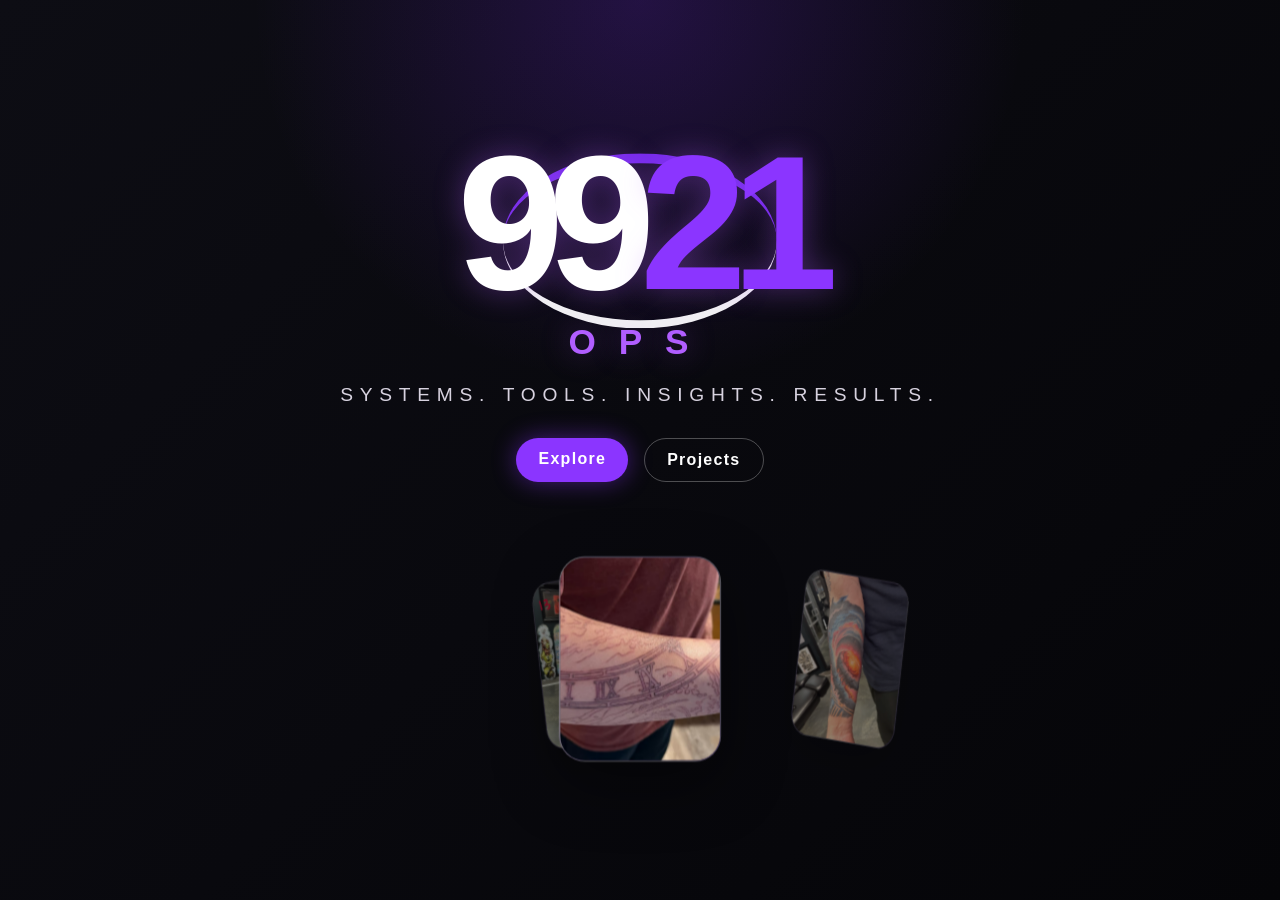
==== index.html @ 8c1d77ad "images and carrosel start" ====
<!DOCTYPE html>
<html lang="en">
<head>
  <!-- Basic page setup -->
  <meta charset="UTF-8" />
  <meta name="viewport" content="width=device-width, initial-scale=1.0" />

  <title>9921ops</title>

  <!-- Main stylesheet -->
  <link rel="stylesheet" href="styles.css" />
</head>

<body>

  <!-- ========================================
       HERO SECTION
       ======================================== -->
  <header class="hero">

    <!-- Editable text-based logo -->
    <div class="logo">
      <span class="logo-white">99</span><span class="logo-purple">21</span>

      <div class="logo-sub">
        OPS
      </div>
    </div>

    <!-- Brand tagline -->
    <p class="tagline">
      Systems. Tools. Insights. Results.
    </p>

    <!-- Hero call-to-action buttons -->
    <div class="hero-buttons">

      <a href="#" class="primary-button">
        Explore
      </a>

      <a href="#" class="secondary-button">
        Projects
      </a>

    </div>

    <!-- Spherical carousel placeholder -->
    <!-- Spherical carousel -->
<div class="carousel-placeholder">

  <div class="carousel-card left-card">
    <img src="images\arm.jpg" alt="Gallery image">
  </div>

  <div class="carousel-card center-card">
    <img src="images\clock outline.jpg" alt="Gallery image">
  </div>

  <div class="carousel-card right-card">
    <img src="images\forearm.jpg" alt="Gallery image">
  </div>

</div>

  </header>

  <!-- Main JavaScript -->
  <script src="script.js"></script>

</body>
</html>
---- styles.css ----
* {
  box-sizing: border-box;
  margin: 0;
  padding: 0;
}

body {
  min-height: 100vh;
  font-family: Arial, Helvetica, sans-serif;
  background:
    radial-gradient(circle at top, rgba(123, 44, 245, 0.22), transparent 35%),
    linear-gradient(135deg, #0d0d14, #050508);
  color: #ffffff;
}

.hero {
  min-height: 100vh;
  display: flex;
  flex-direction: column;
  align-items: center;
  justify-content: center;
  text-align: center;
  padding: 40px 20px;
}

.logo {
  position: relative;
  font-size: clamp(4rem, 16vw, 12rem);
  font-weight: 900;
  line-height: 0.8;
  letter-spacing: -0.08em;
  text-shadow: 0 0 30px rgba(177, 94, 255, 0.35);
}

.logo::before {
  content: "";
  position: absolute;
  width: 75%;
  height: 75%;
  border-top: 10px solid #7b2cf5;
  border-bottom: 8px solid #ffffff;
  border-radius: 50%;
  left: 50%;
  top: 45%;
  transform: translate(-50%, -50%);
  z-index: -1;
  opacity: 0.95;
}

.logo-white {
  color: #ffffff;
}

.logo-purple {
  color: #8b35ff;
}

.logo-sub {
  margin-top: 28px;
  font-size: clamp(1rem, 3vw, 2.2rem);
  font-weight: 700;
  letter-spacing: 0.65em;
  color: #b15eff;
}

.tagline {
  margin-top: 28px;
  font-size: clamp(0.8rem, 2vw, 1.2rem);
  letter-spacing: 0.35em;
  text-transform: uppercase;
  color: #d7d2df;
}



.hero-buttons {
  display: flex;
  gap: 16px;
  margin-top: 32px;
}

.primary-button,
.secondary-button {
  text-decoration: none;
  padding: 12px 22px;
  border-radius: 999px;
  font-weight: 700;
  letter-spacing: 0.08em;
}

.primary-button {
  background: #8b35ff;
  color: white;
  box-shadow: 0 0 24px rgba(139, 53, 255, 0.45);
}

.secondary-button {
  border: 1px solid rgba(255, 255, 255, 0.28);
  color: white;
}

.carousel-placeholder {
  position: relative;
  width: min(620px, 90vw);
  height: 220px;
  margin-top: 52px;
}

.carousel-card {
  position: absolute;
  top: 30px;
  width: 150px;
  height: 190px;
  border-radius: 24px;
  background: linear-gradient(
    145deg,
    rgba(255, 255, 255, 0.22),
    rgba(139, 53, 255, 0.18)
  );
  border: 1px solid rgba(255, 255, 255, 0.22);
  box-shadow: 0 20px 60px rgba(0, 0, 0, 0.45);
}

.center-card {
  left: 50%;
  transform: translateX(-50%) scale(1.08);
  z-index: 3;
}

.left-card {
  left: 30%;
  transform: rotateY(38deg) rotateZ(-8deg) scale(0.88);
  opacity: 0.55;
  z-index: 2;
}

.right-card {
  right: 4%;
  transform: rotateY(-38deg) rotateZ(8deg) scale(0.88);
  opacity: 0.55;
  z-index: 2;
}

/* ========================================
   Carousel Images
   ======================================== */

.carousel-card {
  overflow: hidden;
  backdrop-filter: blur(10px);
}

.carousel-card img {
  width: 100%;
  height: 100%;
  object-fit: cover;
  display: block;
}

/* ========================================
   Carousel Animation Enhancements
   ======================================== */

.carousel-card {
  transition:
    transform 0.45s ease,
    opacity 0.45s ease,
    box-shadow 0.45s ease;

  animation: floatCard 6s ease-in-out infinite;
}

.carousel-card:hover {
  transform: scale(1.06) !important;
  opacity: 1;
  z-index: 10;
  box-shadow:
    0 30px 80px rgba(139, 53, 255, 0.35),
    0 10px 30px rgba(0, 0, 0, 0.45);
}

.center-card {
  opacity: 1;
}

@keyframes floatCard {

  0% {
    transform: translateY(0px);
  }

  50% {
    transform: translateY(-8px);
  }

  100% {
    transform: translateY(0px);
  }
}



/*mobile*/


@media (max-width: 600px) {
  .logo-sub {
    letter-spacing: 0.45em;
  }

  .tagline {
    letter-spacing: 0.18em;
    line-height: 1.7;
  }
}
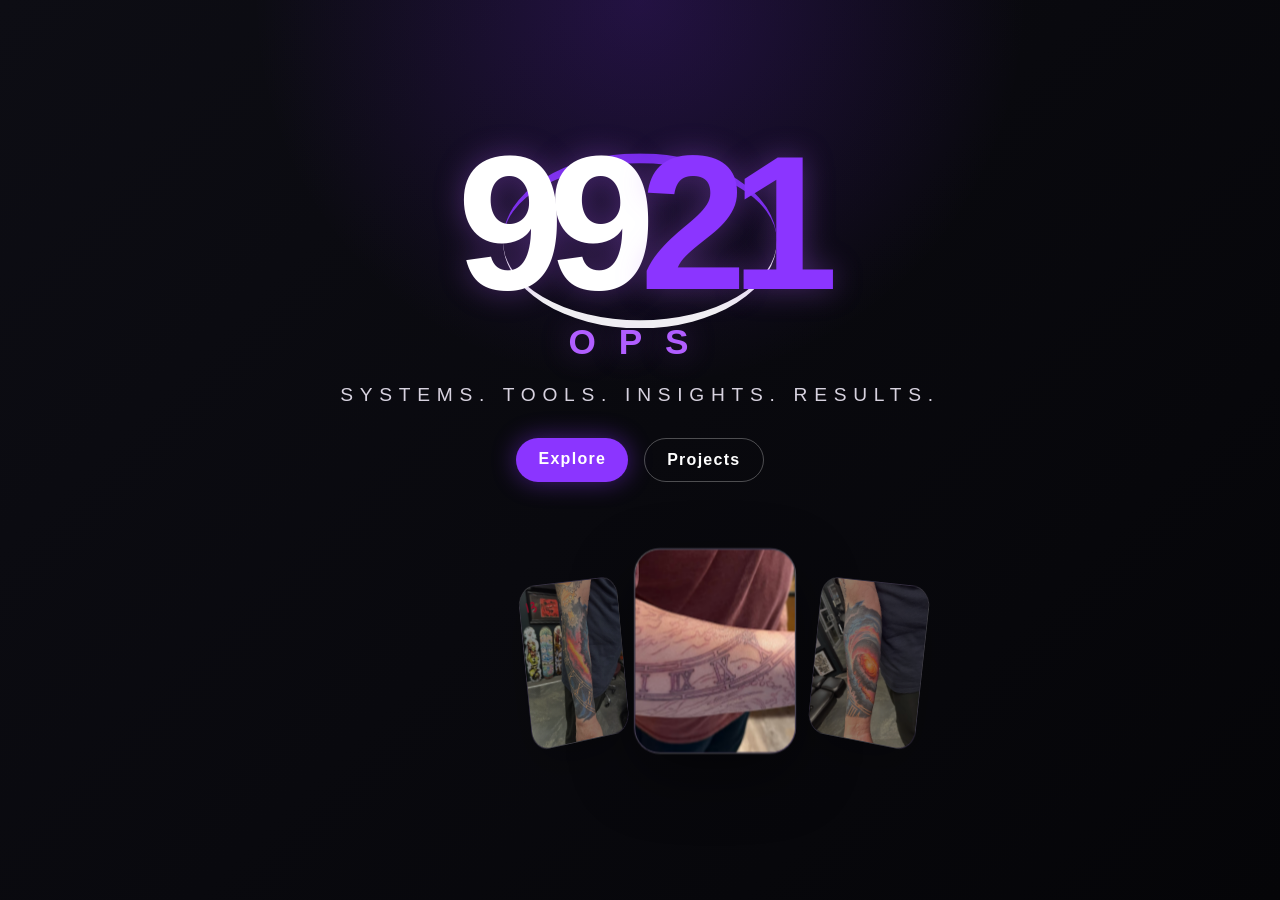
==== commit 5c9a1a51: "added rotation with arrows" ====
--- a/index.html
+++ b/index.html
@@ -50,15 +50,25 @@
 <div class="carousel-placeholder">
 
   <div class="carousel-card left-card">
-    <img src="images\arm.jpg" alt="Gallery image">
+    <img src="images\photo1.jpg" alt="Gallery image">
   </div>
 
   <div class="carousel-card center-card">
-    <img src="images\clock outline.jpg" alt="Gallery image">
-  </div>
+
+  <img src="images/photo2.jpg" alt="Gallery image">
+
+  <button class="carousel-zone zone-left" aria-label="Move carousel left">
+    ‹
+  </button>
+
+  <button class="carousel-zone zone-right" aria-label="Move carousel right">
+    ›
+  </button>
+
+</div>
 
   <div class="carousel-card right-card">
-    <img src="images\forearm.jpg" alt="Gallery image">
+    <img src="images\photo3.jpg" alt="Gallery image">
   </div>
 
 </div>
--- a/styles.css
+++ b/styles.css
@@ -198,10 +198,110 @@
   }
 }
 
+/* ========================================
+   Carousel Rotation Animation
+   ======================================== */
+
+.carousel-card.moving {
+  transform:
+    scale(0.96) !important;
+
+  opacity: 0.7;
+}
+
+/* ========================================
+   Sphere Positioning
+   ======================================== */
+
+.carousel-placeholder {
+  perspective: 1400px;
+}
+
+.left-card {
+  transform:
+    rotateY(42deg)
+    rotateZ(-7deg)
+    translateX(-20px)
+    scale(0.84);
+}
+
+.center-card {
+  transform:
+    translateY(-8px)
+    scale(1.08);
+
+  z-index: 5;
+}
+
+.right-card {
+  transform:
+    rotateY(-42deg)
+    rotateZ(7deg)
+    translateX(20px)
+    scale(0.84);
+}
+
+/* Active movement animation */
+
+.carousel-card {
+  transition:
+    transform 0.5s ease,
+    opacity 0.5s ease,
+    box-shadow 0.5s ease;
+}
+
+/* ========================================
+   Center Card Click Zones
+   ======================================== */
+
+.center-card {
+  cursor: pointer;
+}
+
+.carousel-zone {
+  position: absolute;
+  top: 0;
+  width: 50%;
+  height: 100%;
+  border: none;
+  background: transparent;
+  color: rgba(255, 255, 255, 0);
+  font-size: 4rem;
+  font-weight: 300;
+  cursor: pointer;
+  transition:
+    color 0.3s ease,
+    background 0.3s ease;
+}
+
+.zone-left {
+  left: 0;
+}
+
+.zone-right {
+  right: 0;
+}
+
+.zone-left:hover {
+  color: rgba(255, 255, 255, 0.65);
+  background: linear-gradient(
+    to right,
+    rgba(0, 0, 0, 0.35),
+    transparent
+  );
+}
+
+.zone-right:hover {
+  color: rgba(255, 255, 255, 0.65);
+  background: linear-gradient(
+    to left,
+    rgba(0, 0, 0, 0.35),
+    transparent
+  );
+}
 
 
 /*mobile*/
-
 
 @media (max-width: 600px) {
   .logo-sub {
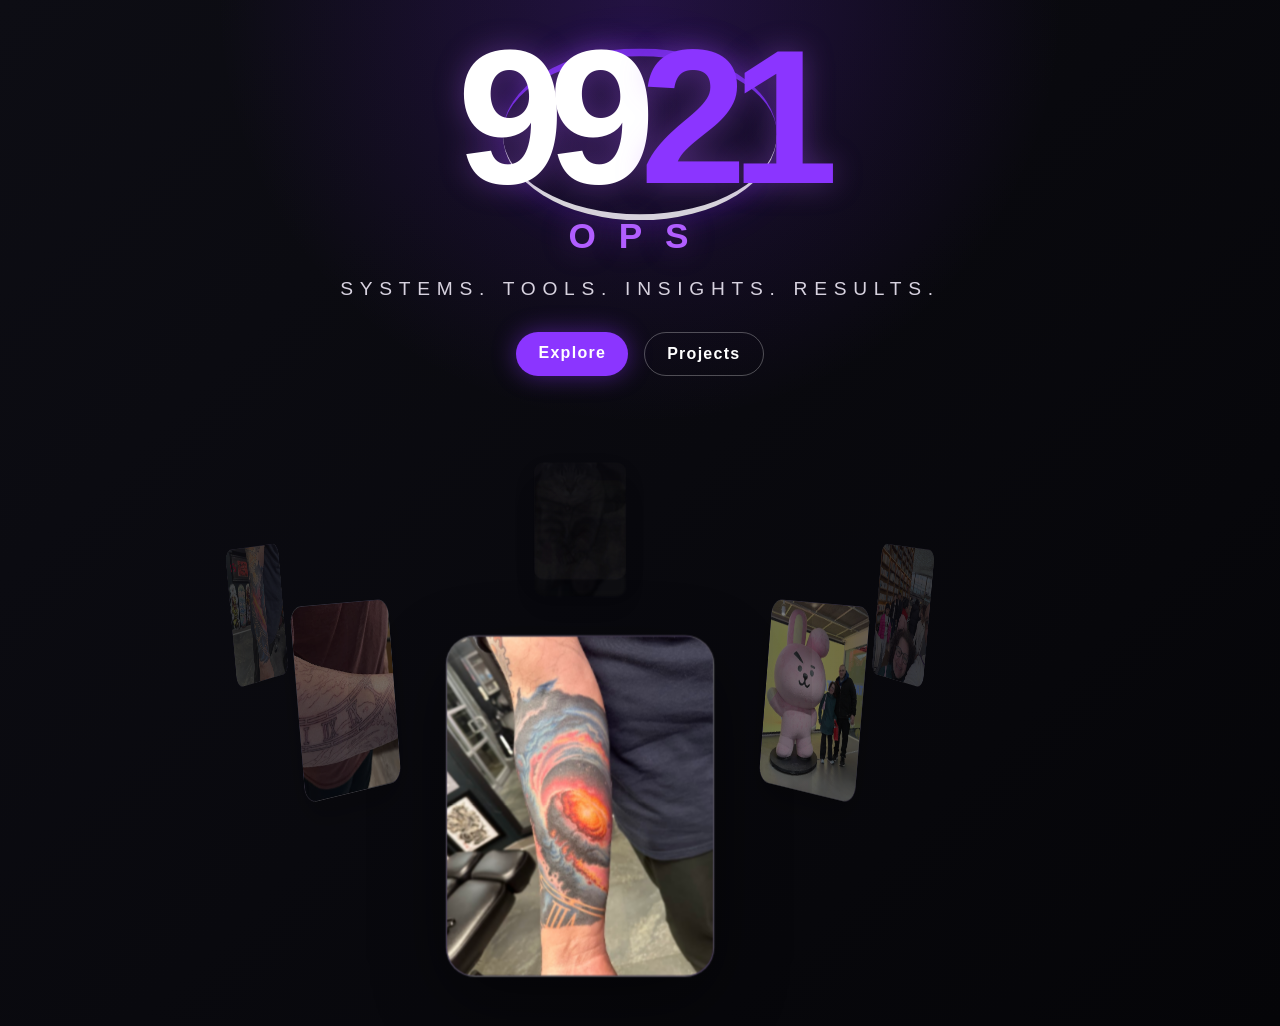
==== commit 6bd1d300: "carousel positioning" ====
--- a/index.html
+++ b/index.html
@@ -45,30 +45,55 @@
 
     </div>
 
-    <!-- Spherical carousel placeholder -->
-    <!-- Spherical carousel -->
+<!-- ========================================
+     Orbital Spherical Carousel
+     ======================================== -->
+
 <div class="carousel-placeholder">
 
-  <div class="carousel-card left-card">
-    <img src="images\photo1.jpg" alt="Gallery image">
+  <!-- Back / 12 PM -->
+  <div class="carousel-card orbit-card back-card">
+    <img src="images/photo1.jpg" alt="Gallery image">
   </div>
 
-  <div class="carousel-card center-card">
+  <!-- Back Left -->
+  <div class="carousel-card orbit-card far-left-card">
+    <img src="images/photo2.jpg" alt="Gallery image">
+  </div>
 
-  <img src="images/photo2.jpg" alt="Gallery image">
+  <!-- Left -->
+  <div class="carousel-card orbit-card left-card">
+    <img src="images/photo3.jpg" alt="Gallery image">
+  </div>
 
-  <button class="carousel-zone zone-left" aria-label="Move carousel left">
-    ‹
-  </button>
+  <!-- Center / Front / 6 PM -->
+  <div class="carousel-card orbit-card center-card">
 
-  <button class="carousel-zone zone-right" aria-label="Move carousel right">
-    ›
-  </button>
+    <img src="images/photo4.jpg" alt="Gallery image">
 
-</div>
+    <button class="carousel-zone zone-left" aria-label="Move carousel left">
+      ‹
+    </button>
 
-  <div class="carousel-card right-card">
-    <img src="images\photo3.jpg" alt="Gallery image">
+    <button class="carousel-zone zone-right" aria-label="Move carousel right">
+      ›
+    </button>
+
+  </div>
+
+  <!-- Right -->
+  <div class="carousel-card orbit-card right-card">
+    <img src="images/photo5.jpg" alt="Gallery image">
+  </div>
+
+  <!-- Back Right -->
+  <div class="carousel-card orbit-card far-right-card">
+    <img src="images/photo6.jpg" alt="Gallery image">
+  </div>
+
+  <!-- Transition / Deep Orbit -->
+  <div class="carousel-card orbit-card deep-card">
+    <img src="images/photo7.jpg" alt="Gallery image">
   </div>
 
 </div>
--- a/styles.css
+++ b/styles.css
@@ -37,14 +37,20 @@
   position: absolute;
   width: 75%;
   height: 75%;
-  border-top: 10px solid #7b2cf5;
-  border-bottom: 8px solid #ffffff;
+  border-top: 8px solid rgba(123, 44, 245, 0.92);
+  border-bottom: 6px solid rgba(255, 255, 255, 0.88);
   border-radius: 50%;
   left: 50%;
   top: 45%;
   transform: translate(-50%, -50%);
   z-index: -1;
   opacity: 0.95;
+
+  box-shadow:
+  0 0 30px rgba(123, 44, 245, 0.28),
+  0 0 60px rgba(123, 44, 245, 0.12);
+
+filter: blur(0.2px);
 }
 
 .logo-white {
@@ -101,16 +107,19 @@
 
 .carousel-placeholder {
   position: relative;
-  width: min(620px, 90vw);
-  height: 220px;
-  margin-top: 52px;
+  width: min(900px, 92vw);
+  height: 520px;
+  margin-top: 90px;
+
+  /* Visual centering adjustment for orbital carousel */
+  Left: -60px
 }
 
 .carousel-card {
   position: absolute;
   top: 30px;
-  width: 150px;
-  height: 190px;
+  width: 220px;
+  height: 280px;
   border-radius: 24px;
   background: linear-gradient(
     145deg,
@@ -272,14 +281,23 @@
   transition:
     color 0.3s ease,
     background 0.3s ease;
+    display: flex;
+align-items: center;
+opacity: 0;
 }
 
 .zone-left {
   left: 0;
+  opacity: 1;
+  justify-content: flex-start;
+  padding-left: 18px;
 }
 
 .zone-right {
   right: 0;
+  opacity: 1;
+  justify-content: flex-end;
+  padding-right: 18px;
 }
 
 .zone-left:hover {
@@ -299,6 +317,142 @@
     transparent
   );
 }
+/* ========================================
+   Drag / Swipe Support
+   ======================================== */
+
+.center-card {
+  touch-action: pan-y;
+  user-select: none;
+}
+
+.center-card img {
+  pointer-events: none;
+}
+
+
+/* ========================================
+   Side Card Depth Effect
+   ======================================== */
+
+.left-card,
+.right-card {
+  filter:
+    saturate(0.82)
+    brightness(0.74)
+    blur(0.2px);
+
+  opacity: 0.62;
+}
+
+/* ========================================
+   7-Card Orbital Carousel Layout
+   ======================================== */
+
+.carousel-placeholder {
+  perspective: 1600px;
+  transform-style: preserve-3d;
+}
+
+/* Back / 12 PM */
+.back-card {
+  left: 50%;
+  top: -55px;
+  transform:
+    translateX(-50%)
+    translateY(-30px)
+    scale(0.42);
+
+  opacity: 0.14;
+  z-index: 1;
+  filter:
+    saturate(0.55)
+    brightness(0.48)
+    blur(1px);
+}
+
+/* Back left */
+.far-left-card {
+  left: 2%;
+  top: 8px;
+  transform:
+    rotateY(72deg)
+    rotateZ(-10deg)
+    scale(0.48);
+
+  opacity: 0.22;
+  z-index: 2;
+}
+
+/* Left */
+.left-card {
+  left: 12%;
+  top: 92px;
+  transform:
+    rotateY(58deg)
+    rotateZ(-7deg)
+    scale(0.68);
+
+  opacity: 0.62;
+  z-index: 3;
+}
+
+/* Front / 6 PM */
+.center-card {
+  left: 50%;
+  top: 190px;
+  transform:
+    translateX(-50%)
+    translateY(10px)
+    scale(1.22);
+
+  opacity: 1;
+  z-index: 7;
+}
+
+/* Right */
+.right-card {
+  right: 12%;
+  top: 92px;
+  transform:
+    rotateY(-58deg)
+    rotateZ(7deg)
+    scale(0.68);
+
+  opacity: 0.62;
+  z-index: 3;
+}
+
+/* Back right */
+.far-right-card {
+  right: 2%;
+  top: 8px;
+  transform:
+    rotateY(-72deg)
+    rotateZ(10deg)
+    scale(0.48);
+
+  opacity: 0.22;
+  z-index: 2;
+}
+
+/* Deep orbit / hidden transition card */
+.deep-card {
+  left: 50%;
+  top: -18px;
+  transform:
+    translateX(-50%)
+    translateY(-50px)
+    scale(0.42);
+
+  opacity: 0.12;
+  z-index: 0;
+  filter:
+    saturate(0.4)
+    brightness(0.35)
+    blur(2px);
+}
+
 
 
 /*mobile*/
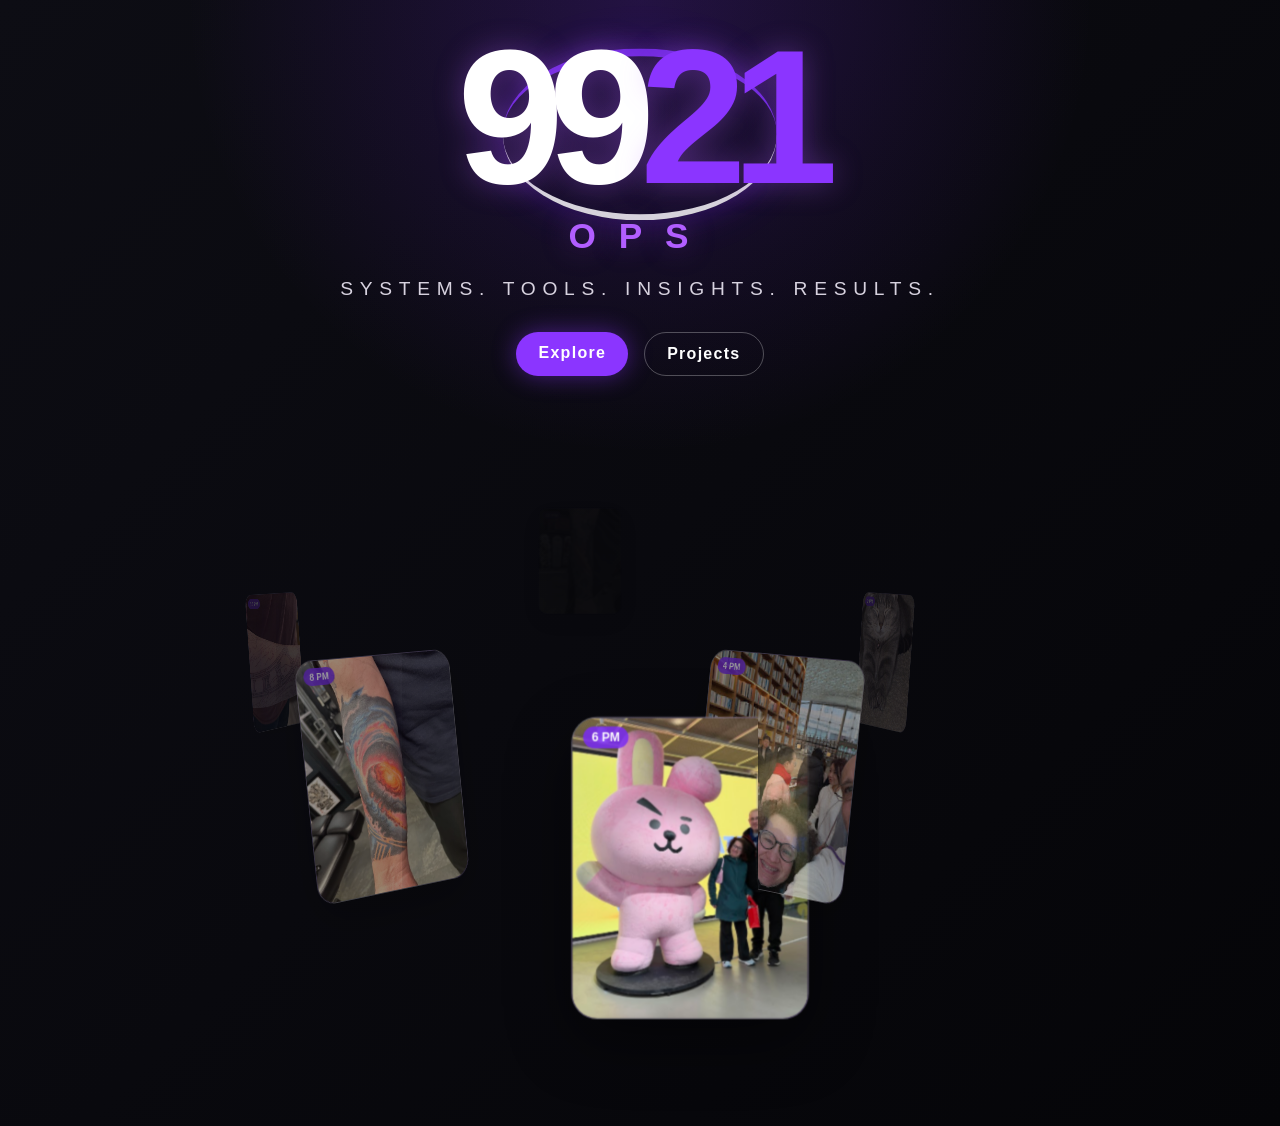
==== commit 1476e9f3: "so many changes.  Too many to list clean working files" ====
--- a/index.html
+++ b/index.html
@@ -52,25 +52,44 @@
 <div class="carousel-placeholder">
 
   <!-- Back / 12 PM -->
-  <div class="carousel-card orbit-card back-card">
+  <div class="carousel-card orbit-card back-card pos-back">
     <img src="images/photo1.jpg" alt="Gallery image">
   </div>
 
   <!-- Back Left -->
-  <div class="carousel-card orbit-card far-left-card">
+  <div class="carousel-card orbit-card far-left-card pos-far-left">
     <img src="images/photo2.jpg" alt="Gallery image">
   </div>
 
   <!-- Left -->
-  <div class="carousel-card orbit-card left-card">
+  <div class="carousel-card orbit-card left-card pos-left">
     <img src="images/photo3.jpg" alt="Gallery image">
   </div>
 
   <!-- Center / Front / 6 PM -->
-  <div class="carousel-card orbit-card center-card">
+  <div class="carousel-card orbit-card center-card pos-front">
 
     <img src="images/photo4.jpg" alt="Gallery image">
 
+  </div>
+
+  <!-- Right -->
+  <div class="carousel-card orbit-card right-card pos-right">
+    <img src="images/photo5.jpg" alt="Gallery image">
+  </div>
+
+  <!-- Back Right -->
+  <div class="carousel-card orbit-card far-right-card pos-far-right">
+    <img src="images/photo6.jpg" alt="Gallery image">
+  </div>
+
+  <!-- Transition / Deep Orbit -->
+  <div class="carousel-card orbit-card deep-card pos-deep">
+    <img src="images/photo7.jpg" alt="Gallery image">
+  </div>
+
+
+  
     <button class="carousel-zone zone-left" aria-label="Move carousel left">
       ‹
     </button>
@@ -78,23 +97,6 @@
     <button class="carousel-zone zone-right" aria-label="Move carousel right">
       ›
     </button>
-
-  </div>
-
-  <!-- Right -->
-  <div class="carousel-card orbit-card right-card">
-    <img src="images/photo5.jpg" alt="Gallery image">
-  </div>
-
-  <!-- Back Right -->
-  <div class="carousel-card orbit-card far-right-card">
-    <img src="images/photo6.jpg" alt="Gallery image">
-  </div>
-
-  <!-- Transition / Deep Orbit -->
-  <div class="carousel-card orbit-card deep-card">
-    <img src="images/photo7.jpg" alt="Gallery image">
-  </div>
 
 </div>
 
--- a/styles.css
+++ b/styles.css
@@ -108,7 +108,7 @@
 .carousel-placeholder {
   position: relative;
   width: min(900px, 92vw);
-  height: 520px;
+  height: 620px;
   margin-top: 90px;
 
   /* Visual centering adjustment for orbital carousel */
@@ -148,6 +148,75 @@
   transform: rotateY(-38deg) rotateZ(8deg) scale(0.88);
   opacity: 0.55;
   z-index: 2;
+}
+
+
+/* ========================================
+   Reusable Orbit Position Classes
+   ======================================== */
+
+/* 12 PM */
+.pos-back {
+  left: 50%;
+  top: -45px;
+  transform: translateX(-50%) scale(0.38);
+  opacity: 0.10;
+  z-index: 1;
+  filter: saturate(0.4) brightness(0.3) blur(2px);
+}
+
+/* 10 PM */
+.pos-far-left {
+  left: 4%;
+  top: 55px;
+  transform: rotateY(72deg) rotateZ(-8deg) scale(0.48);
+  opacity: 0.22;
+  z-index: 2;
+}
+
+/* 8 PM */
+.pos-left {
+  left: 18%;
+  top: 165px;
+  transform: rotateY(58deg) rotateZ(-5deg) scale(0.68);
+  opacity: 0.58;
+  z-index: 4;
+}
+
+/* 6 PM */
+.pos-front {
+  left: 50%;
+  top: 270px;
+  transform: translateX(-50%) scale(1.22);
+  opacity: 1;
+  z-index: 8;
+}
+
+/* 4 PM */
+.pos-right {
+  right: 18%;
+  top: 165px;
+  transform: rotateY(-58deg) rotateZ(5deg) scale(0.68);
+  opacity: 0.58;
+  z-index: 4;
+}
+
+/* 2 PM */
+.pos-far-right {
+  right: 4%;
+  top: 55px;
+  transform: rotateY(-72deg) rotateZ(8deg) scale(0.48);
+  opacity: 0.22;
+  z-index: 2;
+}
+
+/* Hidden transition */
+.pos-deep {
+  left: 50%;
+  top: -95px;
+  transform: translateX(-50%) scale(0.2);
+  opacity: 0;
+  z-index: 0;
 }
 
 /* ========================================
@@ -287,35 +356,33 @@
 }
 
 .zone-left {
-  left: 0;
-  opacity: 1;
+  left: 50%;
+  transform: translateX(-50%);
+  width: 140px;
+  margin-left: -140px;
   justify-content: flex-start;
   padding-left: 18px;
 }
 
 .zone-right {
-  right: 0;
-  opacity: 1;
+  left: 50%;
+  right: auto;
+  transform: translateX(-50%);
+  width: 140px;
+  margin-left: 140px;
   justify-content: flex-end;
   padding-right: 18px;
 }
 
 .zone-left:hover {
-  color: rgba(255, 255, 255, 0.65);
-  background: linear-gradient(
-    to right,
-    rgba(0, 0, 0, 0.35),
-    transparent
-  );
+  opacity: 1;
+color: rgba(255, 255, 255, 0.65);
 }
 
 .zone-right:hover {
-  color: rgba(255, 255, 255, 0.65);
-  background: linear-gradient(
-    to left,
-    rgba(0, 0, 0, 0.35),
-    transparent
-  );
+opacity: 1;
+color: rgba(255, 255, 255, 0.65);
+  
 }
 /* ========================================
    Drag / Swipe Support
@@ -335,7 +402,7 @@
    Side Card Depth Effect
    ======================================== */
 
-.left-card,
+/* .left-card,
 .right-card {
   filter:
     saturate(0.82)
@@ -343,36 +410,36 @@
     blur(0.2px);
 
   opacity: 0.62;
-}
+} */
 
 /* ========================================
    7-Card Orbital Carousel Layout
    ======================================== */
 
-.carousel-placeholder {
+ .carousel-placeholder {
   perspective: 1600px;
   transform-style: preserve-3d;
 }
 
 /* Back / 12 PM */
-.back-card {
+/* .back-card {
   left: 50%;
   top: -55px;
   transform:
     translateX(-50%)
     translateY(-30px)
-    scale(0.42);
-
-  opacity: 0.14;
+    scale(0.42); */
+
+  /* opacity: 0.14;
   z-index: 1;
   filter:
     saturate(0.55)
     brightness(0.48)
     blur(1px);
-}
+} */
 
 /* Back left */
-.far-left-card {
+/* .far-left-card {
   left: 2%;
   top: 8px;
   transform:
@@ -382,10 +449,10 @@
 
   opacity: 0.22;
   z-index: 2;
-}
+} */
 
 /* Left */
-.left-card {
+/* .left-card {
   left: 12%;
   top: 92px;
   transform:
@@ -395,10 +462,10 @@
 
   opacity: 0.62;
   z-index: 3;
-}
+} */
 
 /* Front / 6 PM */
-.center-card {
+/* .center-card {
   left: 50%;
   top: 190px;
   transform:
@@ -408,10 +475,10 @@
 
   opacity: 1;
   z-index: 7;
-}
+} */
 
 /* Right */
-.right-card {
+/* .right-card {
   right: 12%;
   top: 92px;
   transform:
@@ -421,10 +488,10 @@
 
   opacity: 0.62;
   z-index: 3;
-}
+} */
 
 /* Back right */
-.far-right-card {
+/* .far-right-card {
   right: 2%;
   top: 8px;
   transform:
@@ -434,10 +501,10 @@
 
   opacity: 0.22;
   z-index: 2;
-}
+}  */
 
 /* Deep orbit / hidden transition card */
-.deep-card {
+/* .deep-card {
   left: 50%;
   top: -18px;
   transform:
@@ -451,8 +518,112 @@
     saturate(0.4)
     brightness(0.35)
     blur(2px);
-}
-
+} */
+
+/* ========================================
+   TEMP Debug Orbit Labels
+   Remove later
+   ======================================== */
+
+.orbit-card::after {
+  position: absolute;
+  top: 8px;
+  left: 10px;
+  padding: 4px 8px;
+  border-radius: 999px;
+  background: rgba(123, 44, 245, 0.85);
+  color: white;
+  font-size: 0.7rem;
+  font-weight: 700;
+  z-index: 20;
+}
+
+.pos-back::after {
+  content: "12 PM";
+}
+
+.pos-far-left::after {
+  content: "10 PM";
+}
+
+.pos-left::after {
+  content: "8 PM";
+}
+
+.pos-front::after {
+  content: "6 PM";
+}
+
+.pos-right::after {
+  content: "4 PM";
+}
+
+.pos-far-right::after {
+  content: "2 PM";
+}
+
+.pos-deep::after {
+  content: "DEEP";
+}
+
+
+
+.carousel-zone {
+  top: 270px;
+  height: 280px;
+  z-index: 30;
+}
+
+.zone-left {
+  left: 50%;
+  transform: translateX(-50%);
+  width: 140px;
+  margin-left: -140px;
+}
+
+.zone-right {
+  left: 50%;
+  transform: translateX(-50%);
+  width: 140px;
+  margin-left: 140px;
+}
+
+
+/* ========================================
+   Fixed Front Carousel Arrows
+   ======================================== */
+
+.carousel-placeholder .zone-left {
+  left: 50%;
+  right: auto;
+  transform: translateX(-50%);
+  width: 140px;
+  margin-left: 55px;
+  padding-left: 18px;
+  justify-content: flex-start;
+}
+
+.carousel-placeholder .zone-right {
+  left: 50%;
+  right: auto;
+  transform: translateX(-50%);
+  width: 140px;
+  margin-left: 160px;
+  padding-right: 18px;
+  justify-content: flex-end;
+}
+
+.carousel-zone {
+  pointer-events: auto;
+}
+
+.carousel-card {
+  pointer-events: none;
+}
+
+.carousel-card.pos-front {
+  pointer-events: none;
+}
 
 
 /*mobile*/
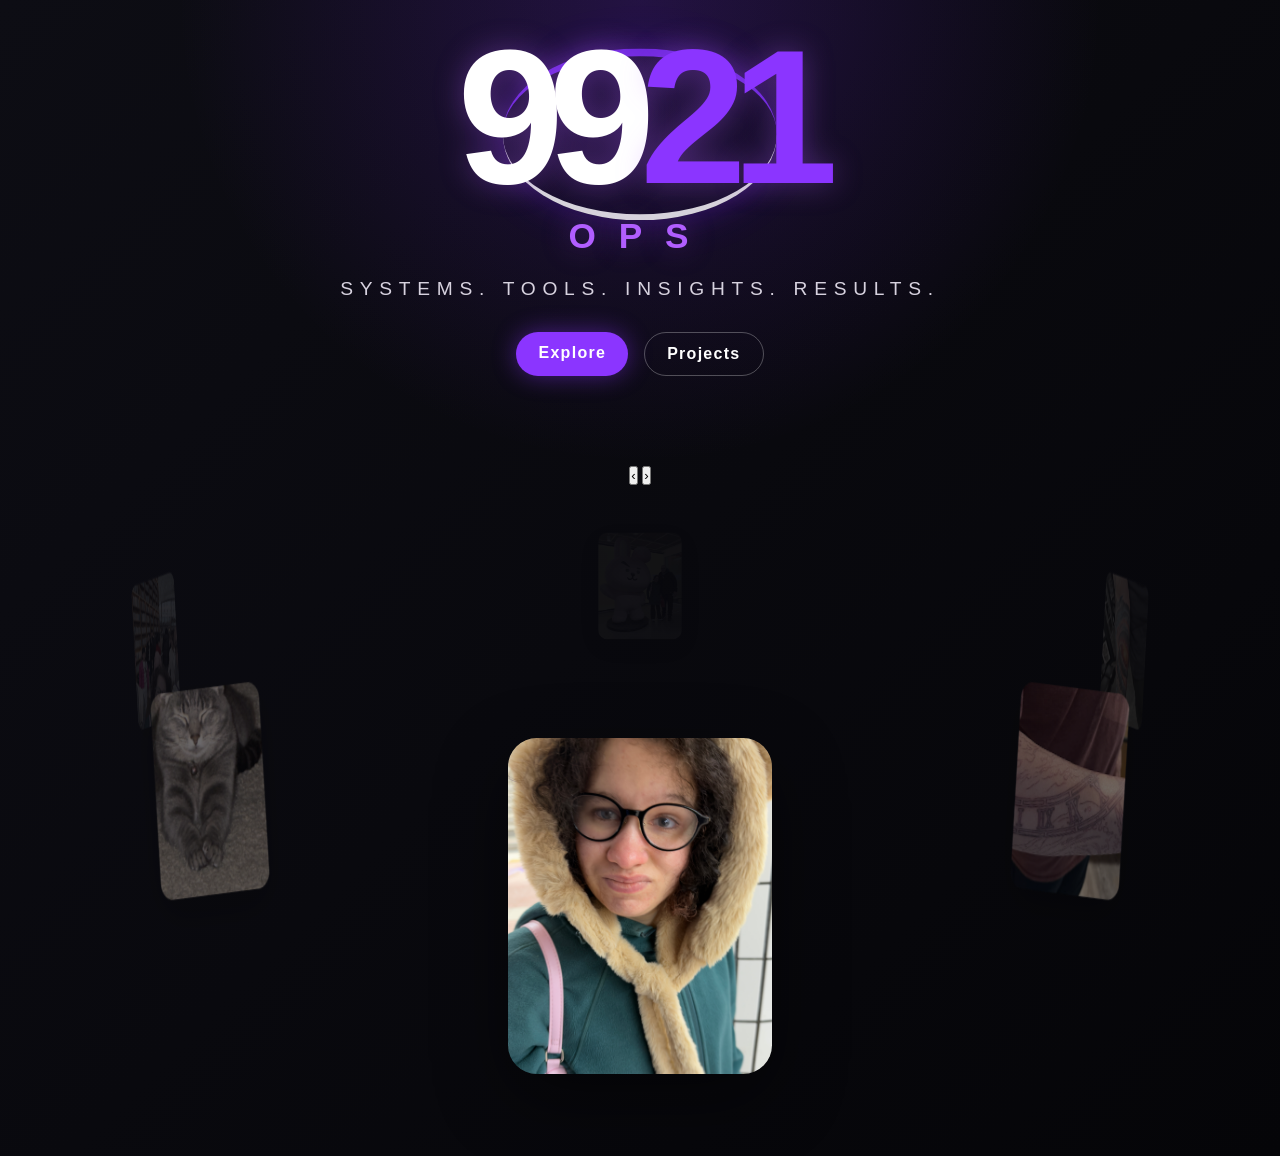
==== commit adec9886: "clean script and css files." ====
--- a/index.html
+++ b/index.html
@@ -84,9 +84,9 @@
   </div>
 
   <!-- Transition / Deep Orbit -->
-  <div class="carousel-card orbit-card deep-card pos-deep">
+  <!-- <div class="carousel-card orbit-card deep-card pos-deep">
     <img src="images/photo7.jpg" alt="Gallery image">
-  </div>
+  </div> -->
 
 
   
--- a/styles.css
+++ b/styles.css
@@ -108,522 +108,105 @@
 .carousel-placeholder {
   position: relative;
   width: min(900px, 92vw);
-  height: 620px;
+  height: 650px;
   margin-top: 90px;
 
-  /* Visual centering adjustment for orbital carousel */
-  Left: -60px
-}
-
-.carousel-card {
+
+
+.carousel-placeholder {
+  position: relative;
+  width: min(900px, 92vw);
+  height: 650px;
+  margin: 90px auto 0;
+  perspective: 1600px;
+  transform-style: preserve-3d;
+  touch-action: pan-y;
+}
+
+.orbit-card {
   position: absolute;
-  top: 30px;
   width: 220px;
   height: 280px;
   border-radius: 24px;
-  background: linear-gradient(
-    145deg,
-    rgba(255, 255, 255, 0.22),
-    rgba(139, 53, 255, 0.18)
-  );
-  border: 1px solid rgba(255, 255, 255, 0.22);
+  overflow: hidden;
+  transition:
+    left 0.45s ease,
+    right 0.45s ease,
+    top 0.45s ease,
+    transform 0.45s ease,
+    opacity 0.45s ease,
+    filter 0.45s ease;
   box-shadow: 0 20px 60px rgba(0, 0, 0, 0.45);
 }
 
-.center-card {
-  left: 50%;
-  transform: translateX(-50%) scale(1.08);
-  z-index: 3;
-}
-
-.left-card {
-  left: 30%;
-  transform: rotateY(38deg) rotateZ(-8deg) scale(0.88);
-  opacity: 0.55;
-  z-index: 2;
-}
-
-.right-card {
-  right: 4%;
-  transform: rotateY(-38deg) rotateZ(8deg) scale(0.88);
-  opacity: 0.55;
-  z-index: 2;
-}
-
-
-/* ========================================
-   Reusable Orbit Position Classes
-   ======================================== */
-
-/* 12 PM */
-.pos-back {
-  left: 50%;
-  top: -45px;
-  transform: translateX(-50%) scale(0.38);
-  opacity: 0.10;
-  z-index: 1;
-  filter: saturate(0.4) brightness(0.3) blur(2px);
-}
-
-/* 10 PM */
-.pos-far-left {
-  left: 4%;
-  top: 55px;
-  transform: rotateY(72deg) rotateZ(-8deg) scale(0.48);
-  opacity: 0.22;
-  z-index: 2;
-}
-
-/* 8 PM */
-.pos-left {
-  left: 18%;
-  top: 165px;
-  transform: rotateY(58deg) rotateZ(-5deg) scale(0.68);
-  opacity: 0.58;
-  z-index: 4;
-}
-
-/* 6 PM */
-.pos-front {
-  left: 50%;
-  top: 270px;
-  transform: translateX(-50%) scale(1.22);
-  opacity: 1;
-  z-index: 8;
-}
-
-/* 4 PM */
-.pos-right {
-  right: 18%;
-  top: 165px;
-  transform: rotateY(-58deg) rotateZ(5deg) scale(0.68);
-  opacity: 0.58;
-  z-index: 4;
-}
-
-/* 2 PM */
-.pos-far-right {
-  right: 4%;
-  top: 55px;
-  transform: rotateY(-72deg) rotateZ(8deg) scale(0.48);
-  opacity: 0.22;
-  z-index: 2;
-}
-
-/* Hidden transition */
-.pos-deep {
-  left: 50%;
-  top: -95px;
-  transform: translateX(-50%) scale(0.2);
-  opacity: 0;
-  z-index: 0;
-}
-
-/* ========================================
-   Carousel Images
-   ======================================== */
-
-.carousel-card {
-  overflow: hidden;
-  backdrop-filter: blur(10px);
-}
-
-.carousel-card img {
+.orbit-card img {
   width: 100%;
   height: 100%;
   object-fit: cover;
   display: block;
 }
 
-/* ========================================
-   Carousel Animation Enhancements
-   ======================================== */
-
-.carousel-card {
-  transition:
-    transform 0.45s ease,
-    opacity 0.45s ease,
-    box-shadow 0.45s ease;
-
-  animation: floatCard 6s ease-in-out infinite;
-}
-
-.carousel-card:hover {
-  transform: scale(1.06) !important;
+/* 6 PM */
+.pos-front {
+  left: 50%;
+  top: 300px;
+  transform: translateX(-50%) scale(1.2);
   opacity: 1;
-  z-index: 10;
-  box-shadow:
-    0 30px 80px rgba(139, 53, 255, 0.35),
-    0 10px 30px rgba(0, 0, 0, 0.45);
-}
-
-.center-card {
-  opacity: 1;
-}
-
-@keyframes floatCard {
-
-  0% {
-    transform: translateY(0px);
-  }
-
-  50% {
-    transform: translateY(-8px);
-  }
-
-  100% {
-    transform: translateY(0px);
-  }
-}
-
-/* ========================================
-   Carousel Rotation Animation
-   ======================================== */
-
-.carousel-card.moving {
-  transform:
-    scale(0.96) !important;
-
-  opacity: 0.7;
-}
-
-/* ========================================
-   Sphere Positioning
-   ======================================== */
-
-.carousel-placeholder {
-  perspective: 1400px;
-}
-
-.left-card {
-  transform:
-    rotateY(42deg)
-    rotateZ(-7deg)
-    translateX(-20px)
-    scale(0.84);
-}
-
-.center-card {
-  transform:
-    translateY(-8px)
-    scale(1.08);
-
-  z-index: 5;
-}
-
-.right-card {
-  transform:
-    rotateY(-42deg)
-    rotateZ(7deg)
-    translateX(20px)
-    scale(0.84);
-}
-
-/* Active movement animation */
-
-.carousel-card {
-  transition:
-    transform 0.5s ease,
-    opacity 0.5s ease,
-    box-shadow 0.5s ease;
-}
-
-/* ========================================
-   Center Card Click Zones
-   ======================================== */
-
-.center-card {
-  cursor: pointer;
-}
-
-.carousel-zone {
-  position: absolute;
-  top: 0;
-  width: 50%;
-  height: 100%;
-  border: none;
-  background: transparent;
-  color: rgba(255, 255, 255, 0);
-  font-size: 4rem;
-  font-weight: 300;
-  cursor: pointer;
-  transition:
-    color 0.3s ease,
-    background 0.3s ease;
-    display: flex;
-align-items: center;
-opacity: 0;
-}
-
-.zone-left {
+  z-index: 8;
+  filter: none;
+}
+
+/* 4 PM */
+.pos-right {
+  right: -10%;
+  top: 185px;
+  transform: rotateY(-48deg) rotateZ(5deg) scale(0.74);
+  opacity: 0.62;
+  z-index: 4;
+  filter: saturate(0.75) brightness(0.72);
+}
+
+/* 2 PM */
+.pos-far-right {
+  right: -16%;
+  top: 45px;
+  transform: rotateY(-68deg) rotateZ(8deg) scale(0.52);
+  opacity: 0.28;
+  z-index: 2;
+  filter: saturate(0.55) brightness(0.48) blur(0.8px);
+}
+
+/* 12 PM */
+.pos-back {
   left: 50%;
-  transform: translateX(-50%);
-  width: 140px;
-  margin-left: -140px;
-  justify-content: flex-start;
-  padding-left: 18px;
-}
-
-.zone-right {
-  left: 50%;
-  right: auto;
-  transform: translateX(-50%);
-  width: 140px;
-  margin-left: 140px;
-  justify-content: flex-end;
-  padding-right: 18px;
-}
-
-.zone-left:hover {
-  opacity: 1;
-color: rgba(255, 255, 255, 0.65);
-}
-
-.zone-right:hover {
-opacity: 1;
-color: rgba(255, 255, 255, 0.65);
-  
-}
-/* ========================================
-   Drag / Swipe Support
-   ======================================== */
-
-.center-card {
-  touch-action: pan-y;
-  user-select: none;
-}
-
-.center-card img {
-  pointer-events: none;
-}
-
-
-/* ========================================
-   Side Card Depth Effect
-   ======================================== */
-
-/* .left-card,
-.right-card {
-  filter:
-    saturate(0.82)
-    brightness(0.74)
-    blur(0.2px);
-
+  top: -20px;
+  transform: translateX(-50%) scale(0.38);
+  opacity: 0.14;
+  z-index: 1;
+  filter: saturate(0.45) brightness(0.35) blur(1.4px);
+}
+
+/* 10 PM */
+.pos-far-left {
+  left: -16%;
+  top: 45px;
+  transform: rotateY(68deg) rotateZ(-8deg) scale(0.52);
+  opacity: 0.28;
+  z-index: 2;
+  filter: saturate(0.55) brightness(0.48) blur(0.8px);
+}
+
+/* 8 PM */
+.pos-left {
+  left: -10%;
+  top: 185px;
+  transform: rotateY(48deg) rotateZ(-5deg) scale(0.74);
   opacity: 0.62;
-} */
-
-/* ========================================
-   7-Card Orbital Carousel Layout
-   ======================================== */
-
- .carousel-placeholder {
-  perspective: 1600px;
-  transform-style: preserve-3d;
-}
-
-/* Back / 12 PM */
-/* .back-card {
-  left: 50%;
-  top: -55px;
-  transform:
-    translateX(-50%)
-    translateY(-30px)
-    scale(0.42); */
-
-  /* opacity: 0.14;
-  z-index: 1;
-  filter:
-    saturate(0.55)
-    brightness(0.48)
-    blur(1px);
-} */
-
-/* Back left */
-/* .far-left-card {
-  left: 2%;
-  top: 8px;
-  transform:
-    rotateY(72deg)
-    rotateZ(-10deg)
-    scale(0.48);
-
-  opacity: 0.22;
-  z-index: 2;
-} */
-
-/* Left */
-/* .left-card {
-  left: 12%;
-  top: 92px;
-  transform:
-    rotateY(58deg)
-    rotateZ(-7deg)
-    scale(0.68);
-
-  opacity: 0.62;
-  z-index: 3;
-} */
-
-/* Front / 6 PM */
-/* .center-card {
-  left: 50%;
-  top: 190px;
-  transform:
-    translateX(-50%)
-    translateY(10px)
-    scale(1.22);
-
-  opacity: 1;
-  z-index: 7;
-} */
-
-/* Right */
-/* .right-card {
-  right: 12%;
-  top: 92px;
-  transform:
-    rotateY(-58deg)
-    rotateZ(7deg)
-    scale(0.68);
-
-  opacity: 0.62;
-  z-index: 3;
-} */
-
-/* Back right */
-/* .far-right-card {
-  right: 2%;
-  top: 8px;
-  transform:
-    rotateY(-72deg)
-    rotateZ(10deg)
-    scale(0.48);
-
-  opacity: 0.22;
-  z-index: 2;
-}  */
-
-/* Deep orbit / hidden transition card */
-/* .deep-card {
-  left: 50%;
-  top: -18px;
-  transform:
-    translateX(-50%)
-    translateY(-50px)
-    scale(0.42);
-
-  opacity: 0.12;
-  z-index: 0;
-  filter:
-    saturate(0.4)
-    brightness(0.35)
-    blur(2px);
-} */
-
-/* ========================================
-   TEMP Debug Orbit Labels
-   Remove later
-   ======================================== */
-
-.orbit-card::after {
-  position: absolute;
-  top: 8px;
-  left: 10px;
-  padding: 4px 8px;
-  border-radius: 999px;
-  background: rgba(123, 44, 245, 0.85);
-  color: white;
-  font-size: 0.7rem;
-  font-weight: 700;
-  z-index: 20;
-}
-
-.pos-back::after {
-  content: "12 PM";
-}
-
-.pos-far-left::after {
-  content: "10 PM";
-}
-
-.pos-left::after {
-  content: "8 PM";
-}
-
-.pos-front::after {
-  content: "6 PM";
-}
-
-.pos-right::after {
-  content: "4 PM";
-}
-
-.pos-far-right::after {
-  content: "2 PM";
-}
-
-.pos-deep::after {
-  content: "DEEP";
-}
-
-
-
-.carousel-zone {
-  top: 270px;
-  height: 280px;
-  z-index: 30;
-}
-
-.zone-left {
-  left: 50%;
-  transform: translateX(-50%);
-  width: 140px;
-  margin-left: -140px;
-}
-
-.zone-right {
-  left: 50%;
-  transform: translateX(-50%);
-  width: 140px;
-  margin-left: 140px;
-}
-
-
-/* ========================================
-   Fixed Front Carousel Arrows
-   ======================================== */
-
-.carousel-placeholder .zone-left {
-  left: 50%;
-  right: auto;
-  transform: translateX(-50%);
-  width: 140px;
-  margin-left: 55px;
-  padding-left: 18px;
-  justify-content: flex-start;
-}
-
-.carousel-placeholder .zone-right {
-  left: 50%;
-  right: auto;
-  transform: translateX(-50%);
-  width: 140px;
-  margin-left: 160px;
-  padding-right: 18px;
-  justify-content: flex-end;
-}
-
-.carousel-zone {
-  pointer-events: auto;
-}
-
-.carousel-card {
-  pointer-events: none;
-}
-
-.carousel-card.pos-front {
-  pointer-events: none;
-}
+  z-index: 4;
+  filter: saturate(0.75) brightness(0.72);
+}
+}
+
 
 
 /*mobile*/
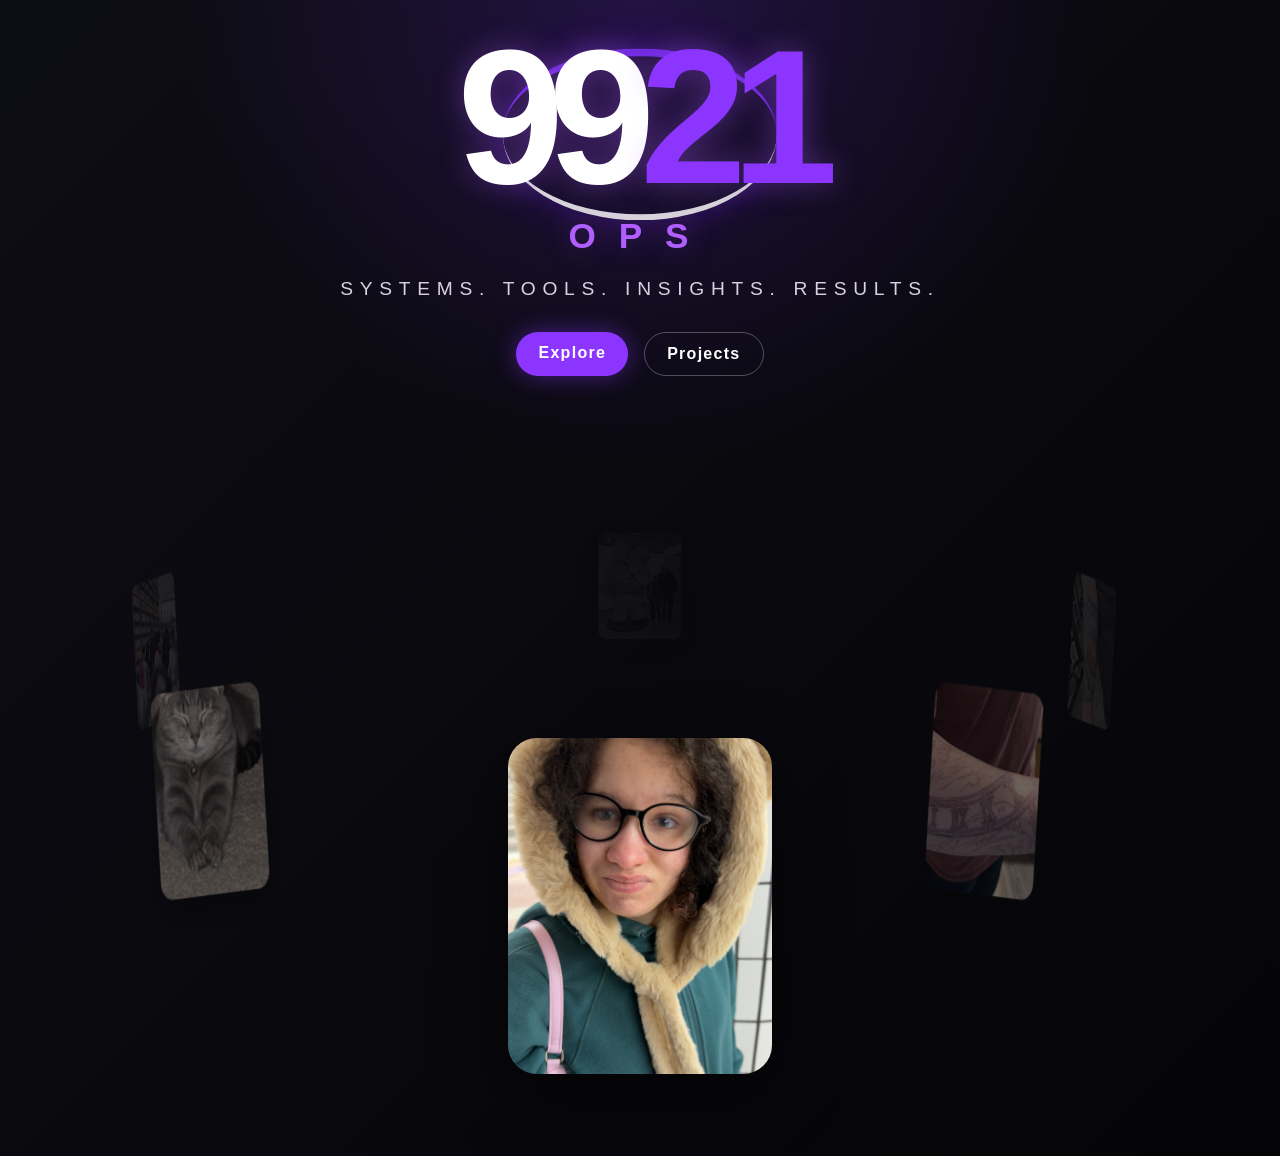
==== commit e6b4d262: "arrows updated" ====
--- a/index.html
+++ b/index.html
@@ -50,7 +50,8 @@
      ======================================== -->
 
 <div class="carousel-placeholder">
-
+<button class="carousel-arrow arrow-left" aria-label="Previous image">‹</button>
+<button class="carousel-arrow arrow-right" aria-label="Next image">›</button>
   <!-- Back / 12 PM -->
   <div class="carousel-card orbit-card back-card pos-back">
     <img src="images/photo1.jpg" alt="Gallery image">
@@ -90,7 +91,7 @@
 
 
   
-    <button class="carousel-zone zone-left" aria-label="Move carousel left">
+    <!-- <button class="carousel-zone zone-left" aria-label="Move carousel left">
       ‹
     </button>
 
@@ -98,7 +99,7 @@
       ›
     </button>
 
-</div>
+</div> -->
 
   </header>
 
--- a/styles.css
+++ b/styles.css
@@ -158,7 +158,7 @@
 
 /* 4 PM */
 .pos-right {
-  right: -10%;
+  left: 76%;
   top: 185px;
   transform: rotateY(-48deg) rotateZ(5deg) scale(0.74);
   opacity: 0.62;
@@ -168,7 +168,7 @@
 
 /* 2 PM */
 .pos-far-right {
-  right: -16%;
+  left: 88%;
   top: 45px;
   transform: rotateY(-68deg) rotateZ(8deg) scale(0.52);
   opacity: 0.28;
@@ -207,7 +207,35 @@
 }
 }
 
-
+.carousel-arrow {
+  position: absolute;
+  top: 420px;
+  z-index: 20;
+  width: 60px;
+  height: 60px;
+  border: none;
+  border-radius: 999px;
+  background: transparent;
+  color: white;
+  font-size: 4rem;
+  font-weight: 200;
+  text-shadow: 0 0 18px rgba(123, 44, 245, 0.55);
+  cursor: pointer;
+  opacity: 0;
+  transition: opacity 0.25s ease, color 0.25s ease;
+}
+
+.carousel-placeholder:hover .carousel-arrow {
+  opacity: 1;
+}
+
+.arrow-left {
+  left: calc(50% - 145px);
+}
+
+.arrow-right {
+  left: calc(50% + 85px);
+}
 
 /*mobile*/
 
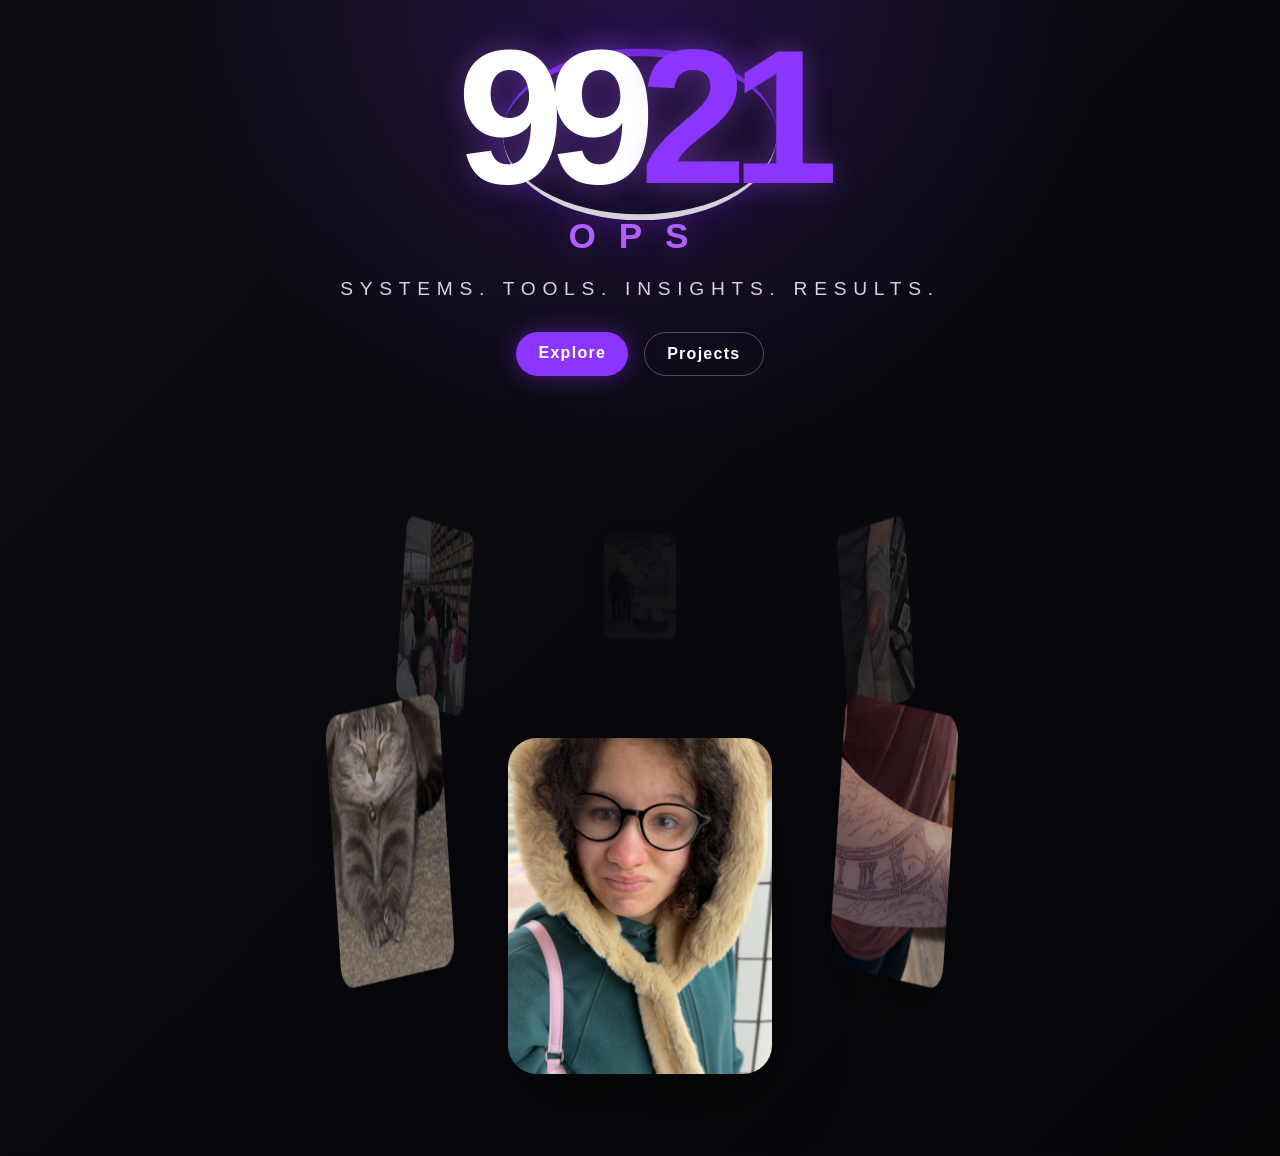
==== commit fc4f8fc2: "rotation working, arrows working.  Images correct" ====
--- a/index.html
+++ b/index.html
@@ -90,16 +90,7 @@
   </div> -->
 
 
-  
-    <!-- <button class="carousel-zone zone-left" aria-label="Move carousel left">
-      ‹
-    </button>
 
-    <button class="carousel-zone zone-right" aria-label="Move carousel right">
-      ›
-    </button>
-
-</div> -->
 
   </header>
 
--- a/styles.css
+++ b/styles.css
@@ -146,65 +146,129 @@
   display: block;
 }
 
-/* 6 PM */
+/* ========================================
+   6 PM - Front / main focus card
+   ======================================== */
 .pos-front {
   left: 50%;
   top: 300px;
-  transform: translateX(-50%) scale(1.2);
+
+  transform:
+    translateX(-50%)
+    scale(1.2);
+
   opacity: 1;
   z-index: 8;
+
   filter: none;
 }
 
-/* 4 PM */
-.pos-right {
-  left: 76%;
-  top: 185px;
-  transform: rotateY(-48deg) rotateZ(5deg) scale(0.74);
-  opacity: 0.62;
-  z-index: 4;
-  filter: saturate(0.75) brightness(0.72);
-}
-
-/* 2 PM */
-.pos-far-right {
-  left: 88%;
-  top: 45px;
-  transform: rotateY(-68deg) rotateZ(8deg) scale(0.52);
-  opacity: 0.28;
-  z-index: 2;
-  filter: saturate(0.55) brightness(0.48) blur(0.8px);
-}
-
-/* 12 PM */
+/* ========================================
+   8 PM - Front-left side of sphere
+   ======================================== */
+.pos-left {
+  left: 10%;
+  top: 225px;
+
+  transform:
+    translateY(10px)
+    rotateY(58deg)
+    rotateZ(-7deg)
+    scale(0.98);
+
+  opacity: 0.88;
+  z-index: 5;
+
+  filter:
+    saturate(0.88)
+    brightness(0.82);
+}
+
+/* ========================================
+   10 PM - Rear-left side of sphere
+   ======================================== */
+.pos-far-left {
+  left: 15%;
+  top: 20px;
+
+  transform:
+    translateY(-10px)
+    rotateY(118deg)
+    rotateZ(-8deg)
+    scale(0.66);
+
+  opacity: 0.42;
+  z-index: 3;
+
+  filter:
+    saturate(0.68)
+    brightness(0.58)
+    blur(0.4px);
+}
+
+/* ========================================
+   12 PM - Back center of sphere
+   ======================================== */
 .pos-back {
   left: 50%;
   top: -20px;
-  transform: translateX(-50%) scale(0.38);
-  opacity: 0.14;
+
+  transform:
+    translateX(-50%)
+    rotateY(150deg)
+    scale(0.38);
+
+  opacity: 0.18;
   z-index: 1;
-  filter: saturate(0.45) brightness(0.35) blur(1.4px);
-}
-
-/* 10 PM */
-.pos-far-left {
-  left: -16%;
-  top: 45px;
-  transform: rotateY(68deg) rotateZ(-8deg) scale(0.52);
-  opacity: 0.28;
-  z-index: 2;
-  filter: saturate(0.55) brightness(0.48) blur(0.8px);
-}
-
-/* 8 PM */
-.pos-left {
-  left: -10%;
-  top: 185px;
-  transform: rotateY(48deg) rotateZ(-5deg) scale(0.74);
-  opacity: 0.62;
-  z-index: 4;
-  filter: saturate(0.75) brightness(0.72);
-}
+
+  filter:
+    saturate(0.45)
+    brightness(0.35)
+    blur(1.4px)
+    grayscale(0.15);
+}
+
+/* ========================================
+   2 PM - Rear-right side of sphere
+   ======================================== */
+.pos-far-right {
+  left: 64%;
+  top: 20px;
+
+  transform:
+    translateY(-10px)
+    rotateY(242deg)
+    rotateZ(8deg)
+    scale(0.66);
+
+  opacity: 0.42;
+  z-index: 3;
+
+  filter:
+    saturate(0.68)
+    brightness(0.58)
+    blur(0.4px);
+}
+
+/* ========================================
+   4 PM - Front-right side of sphere
+   ======================================== */
+.pos-right {
+  left: 66%;
+  top: 225px;
+
+  transform:
+    translateY(10px)
+    rotateY(302deg)
+    rotateZ(7deg)
+    scale(0.98);
+
+  opacity: 0.88;
+  z-index: 5;
+
+  filter:
+    saturate(0.88)
+    brightness(0.82);
 }
 
 .carousel-arrow {
@@ -221,13 +285,18 @@
   font-weight: 200;
   text-shadow: 0 0 18px rgba(123, 44, 245, 0.55);
   cursor: pointer;
+
   opacity: 0;
-  transition: opacity 0.25s ease, color 0.25s ease;
-}
-
-.carousel-placeholder:hover .carousel-arrow {
+  pointer-events: auto;
+}
+  /* transition: opacity 0.25s ease, color 0.25s ease;
+} */
+
+.carousel-placeholder:hover .carousel-arrow,
+.carousel-arrow:hover {
   opacity: 1;
 }
+
 
 .arrow-left {
   left: calc(50% - 145px);
@@ -236,6 +305,8 @@
 .arrow-right {
   left: calc(50% + 85px);
 }
+
+
 
 /*mobile*/
 
@@ -248,4 +319,27 @@
     letter-spacing: 0.18em;
     line-height: 1.7;
   }
-}+
+
+
+  .carousel-placeholder {
+    width: 100vw;
+    height: 520px;
+    margin-top: 60px;
+    transform: scale(0.78);
+    transform-origin: top center;
+  }
+
+  .orbit-card {
+    width: 170px;
+    height: 220px;
+  }
+
+   .arrow-left {
+    left: calc(50% - 115px);
+  }
+
+  .arrow-right {
+    left: calc(50% + 65px);
+  } 
+}}
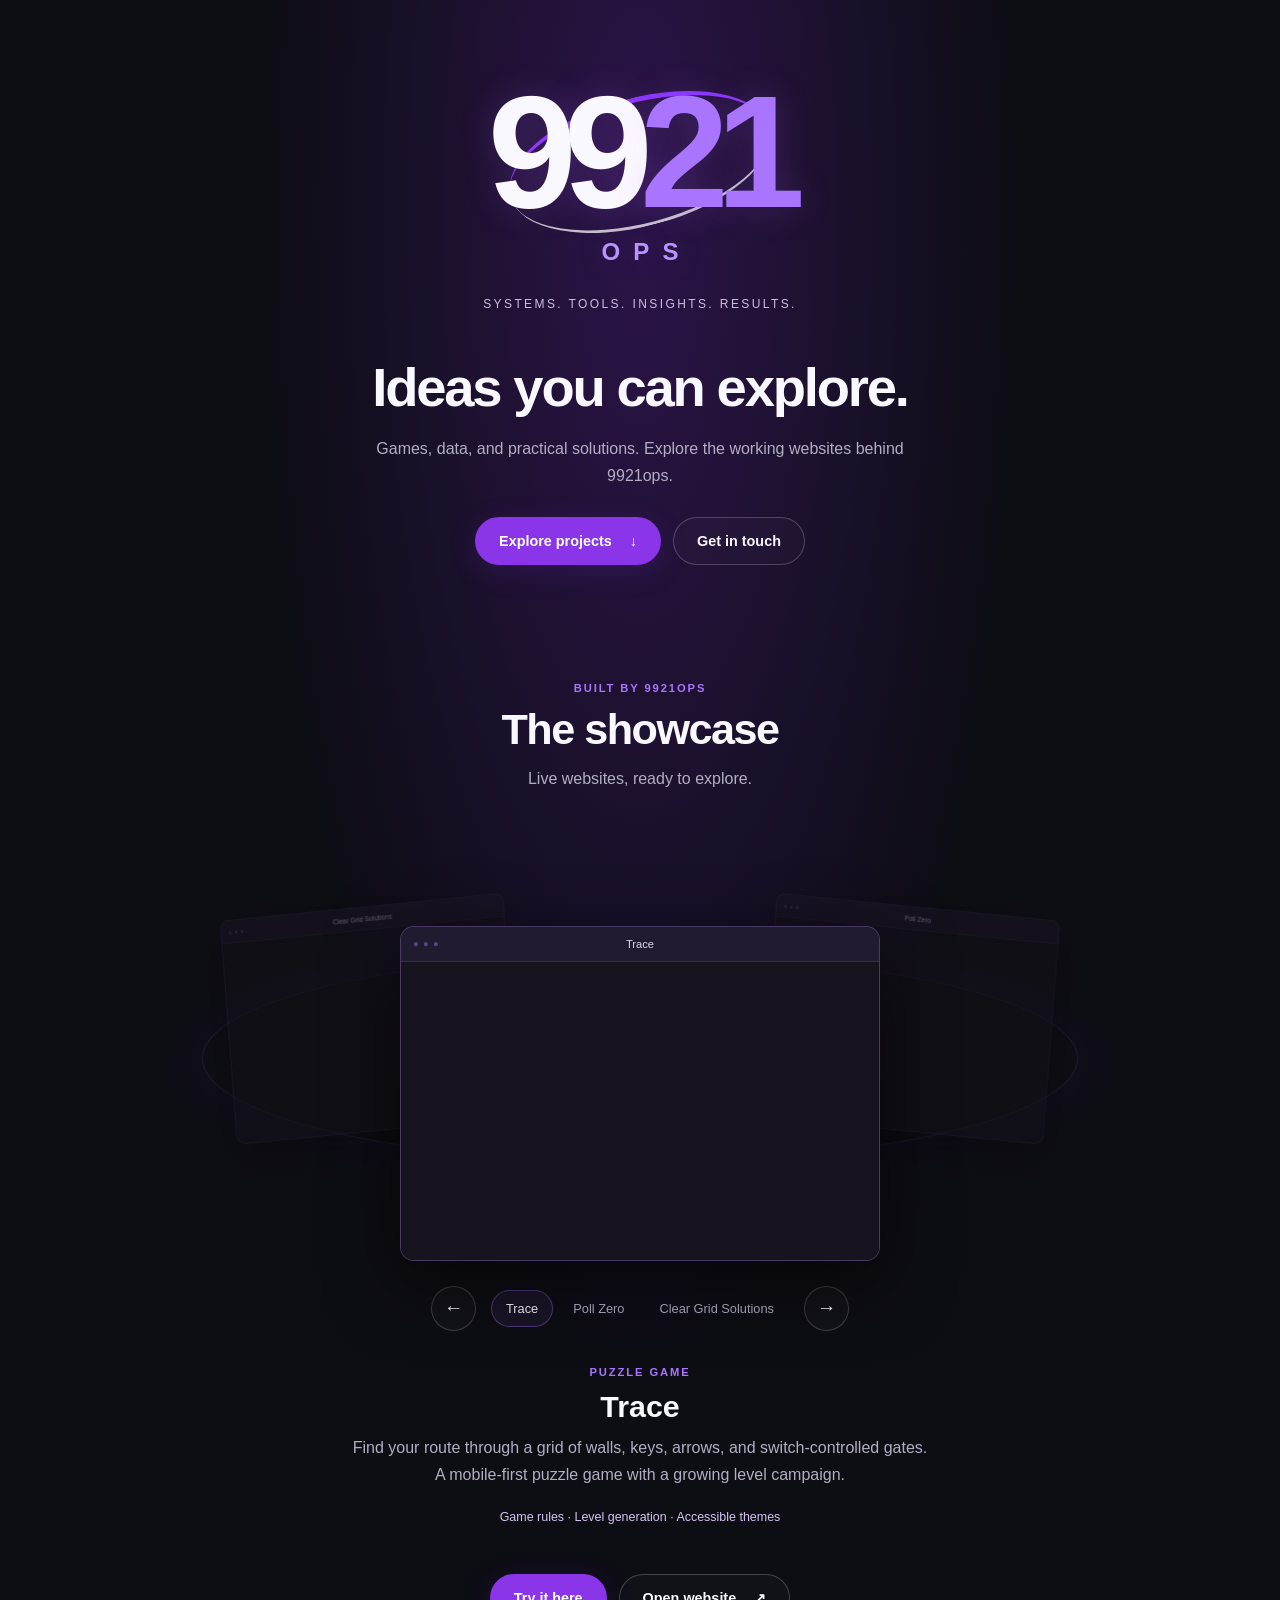
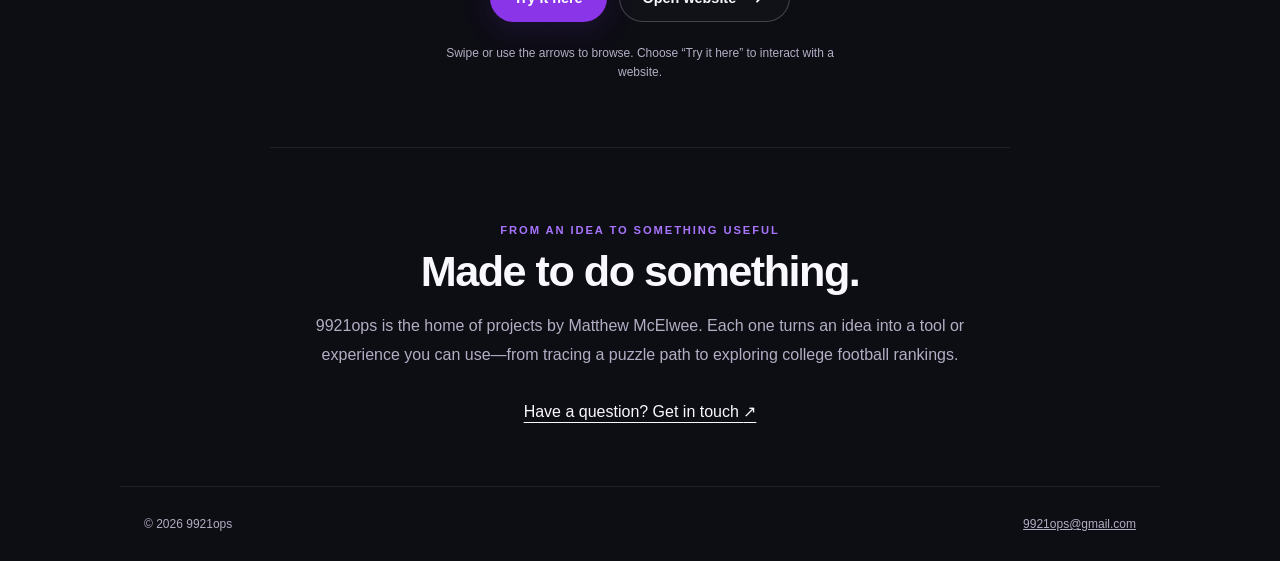
==== commit e851585b: "updated carosel for projects showcase" ====
--- a/index.html
+++ b/index.html
@@ -1,101 +1,37 @@
 <!DOCTYPE html>
 <html lang="en">
 <head>
-  <!-- Basic page setup -->
-  <meta charset="UTF-8" />
-  <meta name="viewport" content="width=device-width, initial-scale=1.0" />
-
-  <title>9921ops</title>
-
-  <!-- Main stylesheet -->
-  <link rel="stylesheet" href="styles.css" />
+  <meta charset="UTF-8">
+  <meta name="viewport" content="width=device-width, initial-scale=1">
+  <meta name="description" content="Explore working websites by 9921ops: games, data tools, and practical digital solutions.">
+  <title>9921ops | Working ideas</title>
+  <link rel="stylesheet" href="styles.css">
+  <script src="script.js" defer></script>
 </head>
-
 <body>
-
-  <!-- ========================================
-       HERO SECTION
-       ======================================== -->
   <header class="hero">
-
-    <!-- Editable text-based logo -->
-    <div class="logo">
-      <span class="logo-white">99</span><span class="logo-purple">21</span>
-
-      <div class="logo-sub">
-        OPS
+    <a class="logo" href="#" aria-label="9921ops home"><span class="logo-white">99</span><span class="logo-purple">21</span><span class="logo-sub">OPS</span></a>
+    <p class="tagline">Systems. Tools. Insights. Results.</p>
+    <h1>Ideas you can explore.</h1>
+    <p class="intro">Games, data, and practical solutions. Explore the working websites behind 9921ops.</p>
+    <div class="hero-buttons"><a href="#projects" class="primary-button">Explore projects <span aria-hidden="true">↓</span></a><a href="mailto:9921ops@gmail.com" class="secondary-button">Get in touch</a></div>
+  </header>
+  <main>
+    <section id="projects" class="projects" aria-labelledby="projects-heading">
+      <div class="section-heading"><p class="eyebrow">Built by 9921ops</p><h2 id="projects-heading">The showcase</h2><p>Live websites, ready to explore.</p></div>
+      <div class="carousel-placeholder" role="region" aria-roledescription="carousel" aria-label="Project showcase" tabindex="0">
+        <div class="orbit-ring" aria-hidden="true"></div>
+        <div id="project-cards"></div>
       </div>
-    </div>
-
-    <!-- Brand tagline -->
-    <p class="tagline">
-      Systems. Tools. Insights. Results.
-    </p>
-
-    <!-- Hero call-to-action buttons -->
-    <div class="hero-buttons">
-
-      <a href="#" class="primary-button">
-        Explore
-      </a>
-
-      <a href="#" class="secondary-button">
-        Projects
-      </a>
-
-    </div>
-
-<!-- ========================================
-     Orbital Spherical Carousel
-     ======================================== -->
-
-<div class="carousel-placeholder">
-<button class="carousel-arrow arrow-left" aria-label="Previous image">‹</button>
-<button class="carousel-arrow arrow-right" aria-label="Next image">›</button>
-  <!-- Back / 12 PM -->
-  <div class="carousel-card orbit-card back-card pos-back">
-    <img src="images/photo1.jpg" alt="Gallery image">
-  </div>
-
-  <!-- Back Left -->
-  <div class="carousel-card orbit-card far-left-card pos-far-left">
-    <img src="images/photo2.jpg" alt="Gallery image">
-  </div>
-
-  <!-- Left -->
-  <div class="carousel-card orbit-card left-card pos-left">
-    <img src="images/photo3.jpg" alt="Gallery image">
-  </div>
-
-  <!-- Center / Front / 6 PM -->
-  <div class="carousel-card orbit-card center-card pos-front">
-
-    <img src="images/photo4.jpg" alt="Gallery image">
-
-  </div>
-
-  <!-- Right -->
-  <div class="carousel-card orbit-card right-card pos-right">
-    <img src="images/photo5.jpg" alt="Gallery image">
-  </div>
-
-  <!-- Back Right -->
-  <div class="carousel-card orbit-card far-right-card pos-far-right">
-    <img src="images/photo6.jpg" alt="Gallery image">
-  </div>
-
-  <!-- Transition / Deep Orbit -->
-  <!-- <div class="carousel-card orbit-card deep-card pos-deep">
-    <img src="images/photo7.jpg" alt="Gallery image">
-  </div> -->
-
-
-
-
-  </header>
-
-  <!-- Main JavaScript -->
-  <script src="script.js"></script>
-
+      <div class="carousel-controls"><button type="button" class="carousel-arrow arrow-left" aria-label="Previous project">←</button><div id="project-tabs" class="project-tabs" aria-label="Choose a project"></div><button type="button" class="carousel-arrow arrow-right" aria-label="Next project">→</button></div>
+      <div class="project-detail" aria-live="polite" aria-atomic="true"><p id="project-category" class="eyebrow"></p><h3 id="project-title"></h3><p id="project-description"></p><p id="project-skills" class="project-skills"></p></div>
+      <div class="project-actions"><button type="button" id="try-project" class="primary-button">Try it here</button><a id="open-project" class="secondary-button" target="_blank" rel="noopener noreferrer">Open website <span aria-hidden="true">↗</span></a></div>
+      <p class="preview-note">Swipe or use the arrows to browse. Choose “Try it here” to interact with a website.</p>
+      <noscript><p>Explore <a href="https://mmcelwee8002.github.io/trace/">Trace</a>, <a href="https://poll-zero.vercel.app/">Poll Zero</a>, and <a href="https://mmcelwee8002.github.io/ClearGrid-Solutions/">Clear Grid Solutions</a>.</p></noscript>
+    </section>
+    <section class="about" aria-labelledby="about-heading"><p class="eyebrow">From an idea to something useful</p><h2 id="about-heading">Made to do something.</h2><p>9921ops is the home of projects by Matthew McElwee. Each one turns an idea into a tool or experience you can use—from tracing a puzzle path to exploring college football rankings.</p><a href="mailto:9921ops@gmail.com">Have a question? Get in touch <span aria-hidden="true">↗</span></a></section>
+  </main>
+  <footer><span>© <span id="year">2026</span> 9921ops</span><a href="mailto:9921ops@gmail.com">9921ops@gmail.com</a></footer>
+  <dialog id="project-dialog" aria-labelledby="dialog-title"><div class="dialog-bar"><h2 id="dialog-title"></h2><a id="dialog-open" target="_blank" rel="noopener noreferrer">Open website ↗</a><button type="button" id="close-dialog" aria-label="Close project">✕</button></div><div id="interactive-preview"></div><p class="dialog-note">If the preview doesn’t appear, use “Open website” above.</p></dialog>
 </body>
-</html>+</html>
--- a/styles.css
+++ b/styles.css
@@ -1,345 +1,84 @@
-* {
-  box-sizing: border-box;
-  margin: 0;
-  padding: 0;
+:root { color-scheme: dark; --purple: #a975ff; --muted: #b3aec3; }
+* { box-sizing: border-box; }
+html { scroll-behavior: smooth; }
+body { margin: 0; font-family: Arial, Helvetica, sans-serif; color: #faf8ff; background: radial-gradient(ellipse at 50% 10%, #2b1448 0, transparent 42%), #0d0d14; }
+a { color: inherit; }
+button { font: inherit; color: inherit; cursor: pointer; }
+a, button { -webkit-tap-highlight-color: transparent; }
+:focus-visible { outline: 3px solid #d8baff; outline-offset: 5px; }
+.hero { display: flex; flex-direction: column; align-items: center; text-align: center; padding: 84px 24px 60px; }
+.logo { position: relative; isolation: isolate; text-decoration: none; font-size: clamp(5rem, 15vw, 10rem); font-weight: 900; line-height: .85; letter-spacing: -.08em; text-shadow: 0 0 35px #b15eff35; }
+.logo::before { content: ""; position: absolute; z-index: -1; width: 88%; height: 67%; border-top: 5px solid #8b35ff; border-bottom: 3px solid #ffffffbb; border-radius: 50%; left: 50%; top: 8%; transform: translateX(-50%) rotate(-15deg); }
+.logo-purple { color: #a975ff; }
+.logo-sub { display: block; margin-top: 22px; padding-left: .55em; font-size: 1.5rem; letter-spacing: .55em; color: #b994ff; }
+.tagline { margin: 32px 0 40px; text-transform: uppercase; letter-spacing: .2em; font-size: .75rem; line-height: 1.8; color: #c9bfdc; }
+h1 { font-size: clamp(2rem, 5vw, 3.4rem); letter-spacing: -.04em; margin: 0 0 16px; }
+.intro { max-width: 530px; margin: 0; color: var(--muted); line-height: 1.7; }
+.hero-buttons, .project-actions { display: flex; justify-content: center; gap: 12px; flex-wrap: wrap; margin-top: 28px; }
+.primary-button, .secondary-button { display: inline-flex; gap: 18px; align-items: center; justify-content: center; min-height: 48px; padding: 13px 23px; border-radius: 99px; text-decoration: none; font-size: .9rem; font-weight: 700; }
+.primary-button { border: 1px solid transparent; background: #8b35e9; color: white; box-shadow: 0 6px 30px #8b35ff25; }
+.secondary-button { background: #ffffff05; border: 1px solid #ffffff35; }
+.primary-button:hover { background: #9e4ff5; }
+.secondary-button:hover { background: #ffffff0e; }
+.projects { padding: 45px 20px 65px; text-align: center; scroll-margin-top: 20px; overflow: hidden; }
+.section-heading h2, .about h2 { font-size: clamp(1.8rem, 4vw, 2.7rem); margin: 10px 0; letter-spacing: -.035em; }
+.section-heading > p:last-child { color: var(--muted); }
+.eyebrow { text-transform: uppercase; letter-spacing: .17em; font-size: .7rem; font-weight: 700; color: var(--purple); }
+.carousel-placeholder { position: relative; width: min(1040px, 100%); height: 460px; margin: 38px auto 0; perspective: 1600px; touch-action: pan-y; }
+.orbit-ring { position: absolute; left: 8%; right: 8%; top: 70px; height: 310px; border: 1px solid #a975ff25; border-radius: 50%; transform: rotateX(48deg); box-shadow: 0 0 60px #8b35ff0c; pointer-events: none; }
+.orbit-card { position: absolute; left: 50%; top: 80px; width: 480px; height: 335px; border-radius: 14px; background: #15121f; border: 1px solid #b994ff50; overflow: hidden; box-shadow: 0 20px 70px #0009; transition: transform .55s ease, opacity .55s ease, filter .55s ease; }
+.browser-bar { height: 35px; display: flex; align-items: center; justify-content: center; font-size: .7rem; color: #ddd3ec; background: #211b30; border-bottom: 1px solid #ffffff15; }
+.browser-bar::before { content: "● ● ●"; position: absolute; left: 12px; color: #a975ff70; font-size: .6rem; letter-spacing: .08em; }
+.preview-viewport { position: relative; width: 480px; height: 300px; background: #17141f; overflow: hidden; pointer-events: none; }
+.preview-viewport iframe { border: 0; width: 960px; height: 600px; transform: scale(.5); transform-origin: top left; pointer-events: none; background: #17141f; }
+.select-project { position: absolute; inset: 0; border: 0; background: transparent; }
+.pos-front { transform: translateX(-50%) translateY(20px); opacity: 1; z-index: 3; }
+.pos-left { transform: translateX(calc(-50% - 270px)) translateY(-55px) rotateY(28deg) rotateZ(-5deg) scale(.67); opacity: .55; filter: brightness(.75); z-index: 1; }
+.pos-right { transform: translateX(calc(-50% + 270px)) translateY(-55px) rotateY(-28deg) rotateZ(5deg) scale(.67); opacity: .55; filter: brightness(.75); z-index: 1; }
+.carousel-controls { display: flex; align-items: center; justify-content: center; gap: 15px; }
+.carousel-arrow { flex-shrink: 0; width: 45px; height: 45px; border: 1px solid #ffffff30; border-radius: 50%; background: #ffffff06; font-size: 1.2rem; }
+.carousel-arrow:hover { border-color: var(--purple); }
+.project-tabs { display: flex; gap: 5px; flex-wrap: wrap; justify-content: center; }
+.project-tabs button { padding: 10px 14px; border: 1px solid transparent; border-radius: 99px; background: transparent; font-size: .8rem; color: var(--muted); }
+.project-tabs button[aria-pressed="true"] { border-color: #a975ff60; background: #a975ff15; color: #faf8ff; }
+.project-detail { max-width: 580px; margin: 35px auto 0; min-height: 180px; }
+.project-detail h3 { font-size: 1.9rem; margin: 10px 0; }
+#project-description { color: var(--muted); line-height: 1.7; margin: 0; }
+.project-skills { color: #d6c4f2; font-size: .78rem; line-height: 1.8; margin-top: 18px; }
+.preview-note { font-size: .75rem; color: var(--muted); line-height: 1.6; margin: 22px auto 0; max-width: 420px; }
+.about { margin: 0 auto; max-width: 740px; padding: 65px 28px; border-top: 1px solid #ffffff15; text-align: center; }
+.about > p:not(.eyebrow) { color: var(--muted); line-height: 1.8; }
+.about a { display: inline-block; margin-top: 16px; text-underline-offset: 5px; }
+footer { max-width: 1040px; margin: auto; padding: 30px 24px; border-top: 1px solid #ffffff15; display: flex; justify-content: space-between; gap: 20px; font-size: .75rem; color: var(--muted); flex-wrap: wrap; }
+.dialog-open { overflow: hidden; }
+dialog { padding: 0; width: min(1200px, 96vw); max-width: none; height: 92dvh; max-height: 96dvh; background: #17141f; color: white; border: 1px solid #a975ff66; border-radius: 16px; }
+dialog::backdrop { background: #050508dc; }
+.dialog-bar { display: flex; align-items: center; gap: 15px; padding: 12px 16px; height: 60px; }
+.dialog-bar h2 { margin: 0 auto 0 0; font-size: 1rem; }
+.dialog-bar a { font-size: .8rem; white-space: nowrap; }
+.dialog-bar button { width: 36px; height: 36px; border: 1px solid #ffffff30; background: #ffffff08; border-radius: 50%; }
+#interactive-preview { height: calc(100% - 96px); }
+#interactive-preview iframe { border: 0; width: 100%; height: 100%; background: #17141f; }
+.dialog-note { margin: 0; height: 36px; display: flex; align-items: center; justify-content: center; font-size: .7rem; color: var(--muted); }
+@media (max-width: 700px) {
+  .hero { padding: 60px 24px 30px; }
+  .tagline { font-size: .65rem; letter-spacing: .13em; }
+  .projects { padding: 35px 12px 50px; }
+  .carousel-placeholder { height: 330px; margin-top: 20px; }
+  .orbit-card { top: 40px; }
+  .pos-front { transform: translateX(-50%) translateY(25px) scale(.66); }
+  .pos-left { transform: translateX(calc(-50% - 135px)) translateY(-55px) rotateY(28deg) rotateZ(-5deg) scale(.38); }
+  .pos-right { transform: translateX(calc(-50% + 135px)) translateY(-55px) rotateY(-28deg) rotateZ(5deg) scale(.38); }
+  .orbit-ring { top: 25px; height: 245px; left: 0; right: 0; }
+  .carousel-controls { gap: 6px; }
+  .carousel-arrow { width: 38px; height: 38px; }
+  .project-tabs { gap: 0; }
+  .project-tabs button { font-size: .7rem; padding: 9px 7px; }
+  .project-detail { padding: 0 12px; min-height: 210px; }
+  dialog { width: 98vw; height: 94dvh; border-radius: 10px; }
+  .dialog-bar { padding: 10px; gap: 10px; }
 }
-
-body {
-  min-height: 100vh;
-  font-family: Arial, Helvetica, sans-serif;
-  background:
-    radial-gradient(circle at top, rgba(123, 44, 245, 0.22), transparent 35%),
-    linear-gradient(135deg, #0d0d14, #050508);
-  color: #ffffff;
+@media (max-width: 360px) {
+  .pos-front { transform: translateX(-50%) translateY(25px) scale(.59); }
 }
-
-.hero {
-  min-height: 100vh;
-  display: flex;
-  flex-direction: column;
-  align-items: center;
-  justify-content: center;
-  text-align: center;
-  padding: 40px 20px;
-}
-
-.logo {
-  position: relative;
-  font-size: clamp(4rem, 16vw, 12rem);
-  font-weight: 900;
-  line-height: 0.8;
-  letter-spacing: -0.08em;
-  text-shadow: 0 0 30px rgba(177, 94, 255, 0.35);
-}
-
-.logo::before {
-  content: "";
-  position: absolute;
-  width: 75%;
-  height: 75%;
-  border-top: 8px solid rgba(123, 44, 245, 0.92);
-  border-bottom: 6px solid rgba(255, 255, 255, 0.88);
-  border-radius: 50%;
-  left: 50%;
-  top: 45%;
-  transform: translate(-50%, -50%);
-  z-index: -1;
-  opacity: 0.95;
-
-  box-shadow:
-  0 0 30px rgba(123, 44, 245, 0.28),
-  0 0 60px rgba(123, 44, 245, 0.12);
-
-filter: blur(0.2px);
-}
-
-.logo-white {
-  color: #ffffff;
-}
-
-.logo-purple {
-  color: #8b35ff;
-}
-
-.logo-sub {
-  margin-top: 28px;
-  font-size: clamp(1rem, 3vw, 2.2rem);
-  font-weight: 700;
-  letter-spacing: 0.65em;
-  color: #b15eff;
-}
-
-.tagline {
-  margin-top: 28px;
-  font-size: clamp(0.8rem, 2vw, 1.2rem);
-  letter-spacing: 0.35em;
-  text-transform: uppercase;
-  color: #d7d2df;
-}
-
-
-
-.hero-buttons {
-  display: flex;
-  gap: 16px;
-  margin-top: 32px;
-}
-
-.primary-button,
-.secondary-button {
-  text-decoration: none;
-  padding: 12px 22px;
-  border-radius: 999px;
-  font-weight: 700;
-  letter-spacing: 0.08em;
-}
-
-.primary-button {
-  background: #8b35ff;
-  color: white;
-  box-shadow: 0 0 24px rgba(139, 53, 255, 0.45);
-}
-
-.secondary-button {
-  border: 1px solid rgba(255, 255, 255, 0.28);
-  color: white;
-}
-
-.carousel-placeholder {
-  position: relative;
-  width: min(900px, 92vw);
-  height: 650px;
-  margin-top: 90px;
-
-
-
-.carousel-placeholder {
-  position: relative;
-  width: min(900px, 92vw);
-  height: 650px;
-  margin: 90px auto 0;
-  perspective: 1600px;
-  transform-style: preserve-3d;
-  touch-action: pan-y;
-}
-
-.orbit-card {
-  position: absolute;
-  width: 220px;
-  height: 280px;
-  border-radius: 24px;
-  overflow: hidden;
-  transition:
-    left 0.45s ease,
-    right 0.45s ease,
-    top 0.45s ease,
-    transform 0.45s ease,
-    opacity 0.45s ease,
-    filter 0.45s ease;
-  box-shadow: 0 20px 60px rgba(0, 0, 0, 0.45);
-}
-
-.orbit-card img {
-  width: 100%;
-  height: 100%;
-  object-fit: cover;
-  display: block;
-}
-
-/* ========================================
-   6 PM - Front / main focus card
-   ======================================== */
-.pos-front {
-  left: 50%;
-  top: 300px;
-
-  transform:
-    translateX(-50%)
-    scale(1.2);
-
-  opacity: 1;
-  z-index: 8;
-
-  filter: none;
-}
-
-/* ========================================
-   8 PM - Front-left side of sphere
-   ======================================== */
-.pos-left {
-  left: 10%;
-  top: 225px;
-
-  transform:
-    translateY(10px)
-    rotateY(58deg)
-    rotateZ(-7deg)
-    scale(0.98);
-
-  opacity: 0.88;
-  z-index: 5;
-
-  filter:
-    saturate(0.88)
-    brightness(0.82);
-}
-
-/* ========================================
-   10 PM - Rear-left side of sphere
-   ======================================== */
-.pos-far-left {
-  left: 15%;
-  top: 20px;
-
-  transform:
-    translateY(-10px)
-    rotateY(118deg)
-    rotateZ(-8deg)
-    scale(0.66);
-
-  opacity: 0.42;
-  z-index: 3;
-
-  filter:
-    saturate(0.68)
-    brightness(0.58)
-    blur(0.4px);
-}
-
-/* ========================================
-   12 PM - Back center of sphere
-   ======================================== */
-.pos-back {
-  left: 50%;
-  top: -20px;
-
-  transform:
-    translateX(-50%)
-    rotateY(150deg)
-    scale(0.38);
-
-  opacity: 0.18;
-  z-index: 1;
-
-  filter:
-    saturate(0.45)
-    brightness(0.35)
-    blur(1.4px)
-    grayscale(0.15);
-}
-
-/* ========================================
-   2 PM - Rear-right side of sphere
-   ======================================== */
-.pos-far-right {
-  left: 64%;
-  top: 20px;
-
-  transform:
-    translateY(-10px)
-    rotateY(242deg)
-    rotateZ(8deg)
-    scale(0.66);
-
-  opacity: 0.42;
-  z-index: 3;
-
-  filter:
-    saturate(0.68)
-    brightness(0.58)
-    blur(0.4px);
-}
-
-/* ========================================
-   4 PM - Front-right side of sphere
-   ======================================== */
-.pos-right {
-  left: 66%;
-  top: 225px;
-
-  transform:
-    translateY(10px)
-    rotateY(302deg)
-    rotateZ(7deg)
-    scale(0.98);
-
-  opacity: 0.88;
-  z-index: 5;
-
-  filter:
-    saturate(0.88)
-    brightness(0.82);
-}
-
-.carousel-arrow {
-  position: absolute;
-  top: 420px;
-  z-index: 20;
-  width: 60px;
-  height: 60px;
-  border: none;
-  border-radius: 999px;
-  background: transparent;
-  color: white;
-  font-size: 4rem;
-  font-weight: 200;
-  text-shadow: 0 0 18px rgba(123, 44, 245, 0.55);
-  cursor: pointer;
-
-  opacity: 0;
-  pointer-events: auto;
-}
-  /* transition: opacity 0.25s ease, color 0.25s ease;
-} */
-
-.carousel-placeholder:hover .carousel-arrow,
-.carousel-arrow:hover {
-  opacity: 1;
-}
-
-
-.arrow-left {
-  left: calc(50% - 145px);
-}
-
-.arrow-right {
-  left: calc(50% + 85px);
-}
-
-
-
-/*mobile*/
-
-@media (max-width: 600px) {
-  .logo-sub {
-    letter-spacing: 0.45em;
-  }
-
-  .tagline {
-    letter-spacing: 0.18em;
-    line-height: 1.7;
-  }
-
-
-
-  .carousel-placeholder {
-    width: 100vw;
-    height: 520px;
-    margin-top: 60px;
-    transform: scale(0.78);
-    transform-origin: top center;
-  }
-
-  .orbit-card {
-    width: 170px;
-    height: 220px;
-  }
-
-   .arrow-left {
-    left: calc(50% - 115px);
-  }
-
-  .arrow-right {
-    left: calc(50% + 65px);
-  } 
-}}+@media (prefers-reduced-motion: reduce) { html { scroll-behavior: auto; } .orbit-card { transition: none; } }
